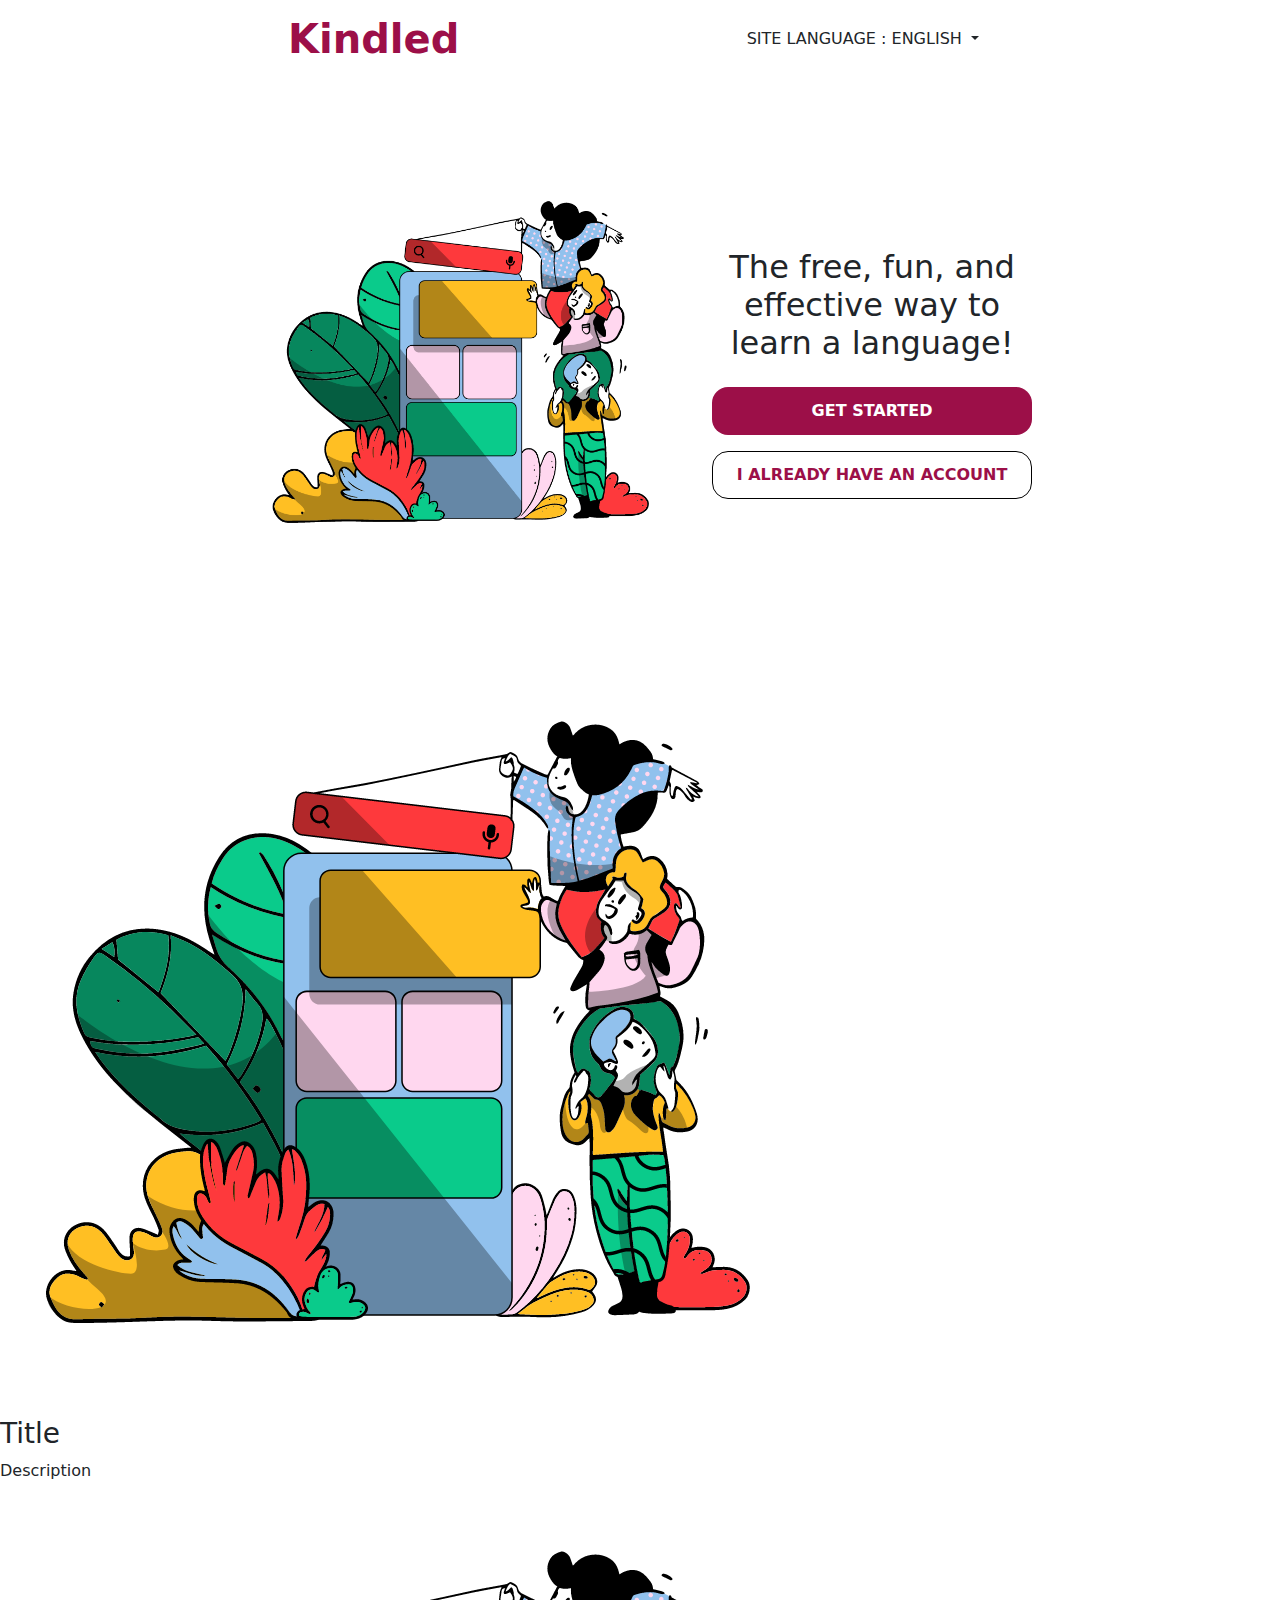
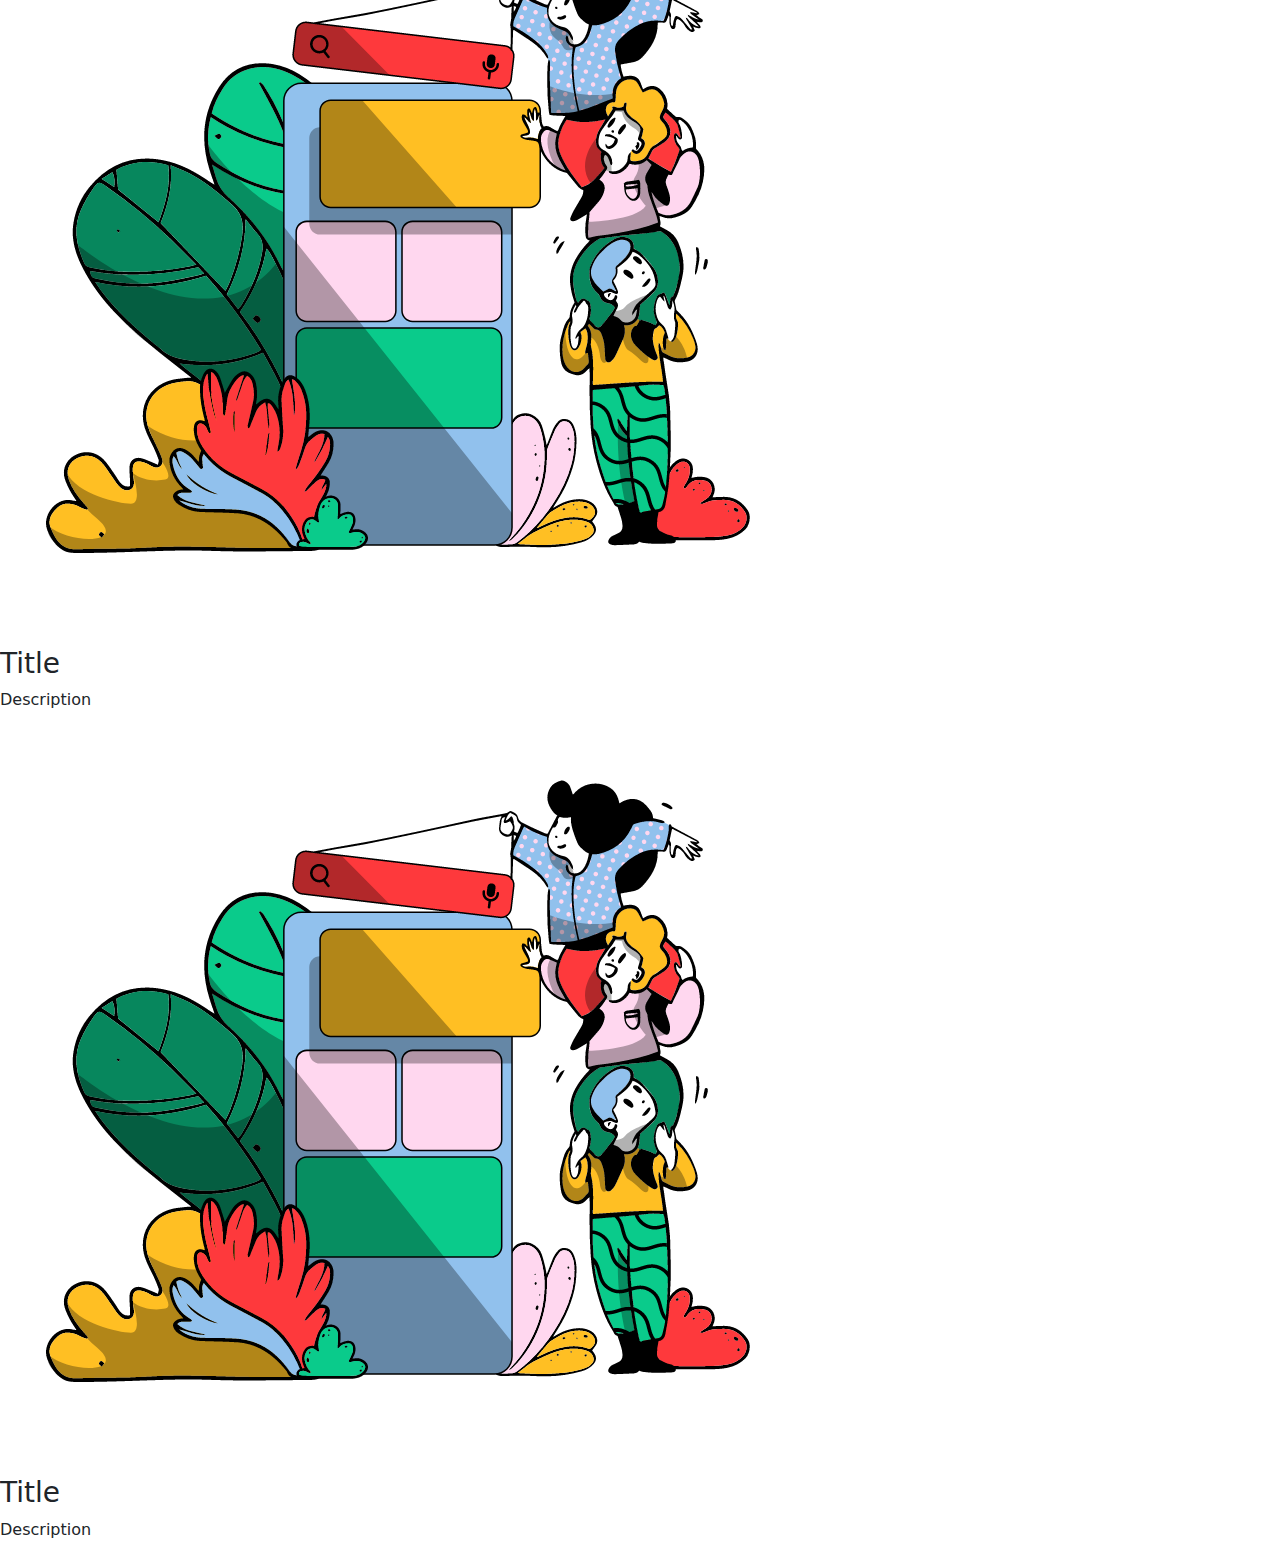
==== index.html @ 1558171b "Update index.html" ====
<!DOCTYPE html>
<html lang="en">
<head>
    <meta charset="UTF-8">
    <meta name="viewport" content="width=device-width, initial-scale=1.0">
    <link rel="stylesheet" href="https://cdnjs.cloudflare.com/ajax/libs/font-awesome/6.5.1/css/all.min.css" integrity="sha512-DTOQO9RWCH3ppGqcWaEA1BIZOC6xxalwEsw9c2QQeAIftl+Vegovlnee1c9QX4TctnWMn13TZye+giMm8e2LwA==" crossorigin="anonymous" referrerpolicy="no-referrer" />
    <link rel="preconnect" href="https://fonts.googleapis.com">
    <link rel="preconnect" href="https://fonts.gstatic.com" crossorigin>
    <link href="https://fonts.googleapis.com/css2?family=Montserrat:wght@300;400;500;600;700&display=swap" rel="stylesheet">
    
    <title>Kindled</title>
    <link rel="stylesheet" href="style.css">
    <link rel="stylesheet" href="https://cdn.jsdelivr.net/npm/bootstrap@5.3.2/dist/css/bootstrap.min.css">
</head>
<body>
    <nav class="navbar nav-bar">
        <div class="navbar-title">Kindled</div>
        <div class="navbar-dropdown">
            <button class="btn dropdown-toggle" type="button" id="dropdownMenuButton" data-bs-toggle="dropdown" aria-expanded="false">
              SITE LANGUAGE : ENGLISH
            </button>
          </div>              
    </nav>
    <div class="sec1">
        <div class="sec1-left">
            <img src="sec1-right.png" alt="hero-image">
        </div>
        <div class="sec1-right">
            <h2 class="sec1-right-title">The free, fun, and effective way to learn a language!</h2>
            <button class="btn sec1-right-getstarted">GET STARTED</button>
            <button class="btn sec1-right-account">I ALREADY HAVE AN ACCOUNT</button>
        </div>
    </div>
    <div class="sec2">
        <div class="image-container">
            <div class="image-item">
                <img src="sec1-right.png" alt="Description of image 1">
                <h3>Title</h3>
                <p>Description</p>
            </div>
            <div class="image-item">
                <img src="sec1-right.png" alt="Description of image 2">
                <h3>Title</h3>
                <p>Description</p>
            </div>
            <div class="image-item">
                <img src="sec1-right.png" alt="Description of image 3">
                <h3>Title</h3>
                <p>Description</p>
            </div>
        </div>
    </div>
</body>
</html>
---- style.css ----
body {
    margin: 0;
    padding: 0;
    font-family: 'Monserrat', sans-serif;
    background-color: white;
}
.navbar{
    margin: 0.08rem 18rem;
    display: flex;
    justify-content: space-between;
}
.navbar-title{
    font-size: 2.5rem;
    font-weight: 600;
    display: inline-block;
    color: #9c0f48;
}
.navbar-dropdown:hover{
    border: 0.02rem solid #9c0f48;
    border-radius: 0.5rem;
}
.sec1{
    margin: 6rem 20rem;
    display: flex;
    justify-content: center;
    align-items: center;
    gap: 2rem;
}
.sec1 img{
    height: 25rem;
    width: auto;
}
.sec1-right{
    display: flex;
    flex-direction: column;
    justify-content: center;
    align-items: center;
}
.sec1-right-title{
    text-align: center;
}
.sec1-right button{
    width: 20rem;
    height: 3rem;
    margin-top: 1rem;
    font-weight: 700;
    border-radius: 1rem;
}
button.sec1-right-getstarted {
    background-color: #9c0f48;
    color: white;
}

button.sec1-right-account {
    color: #9c0f48;
    border: 0.02rem solid black;
}
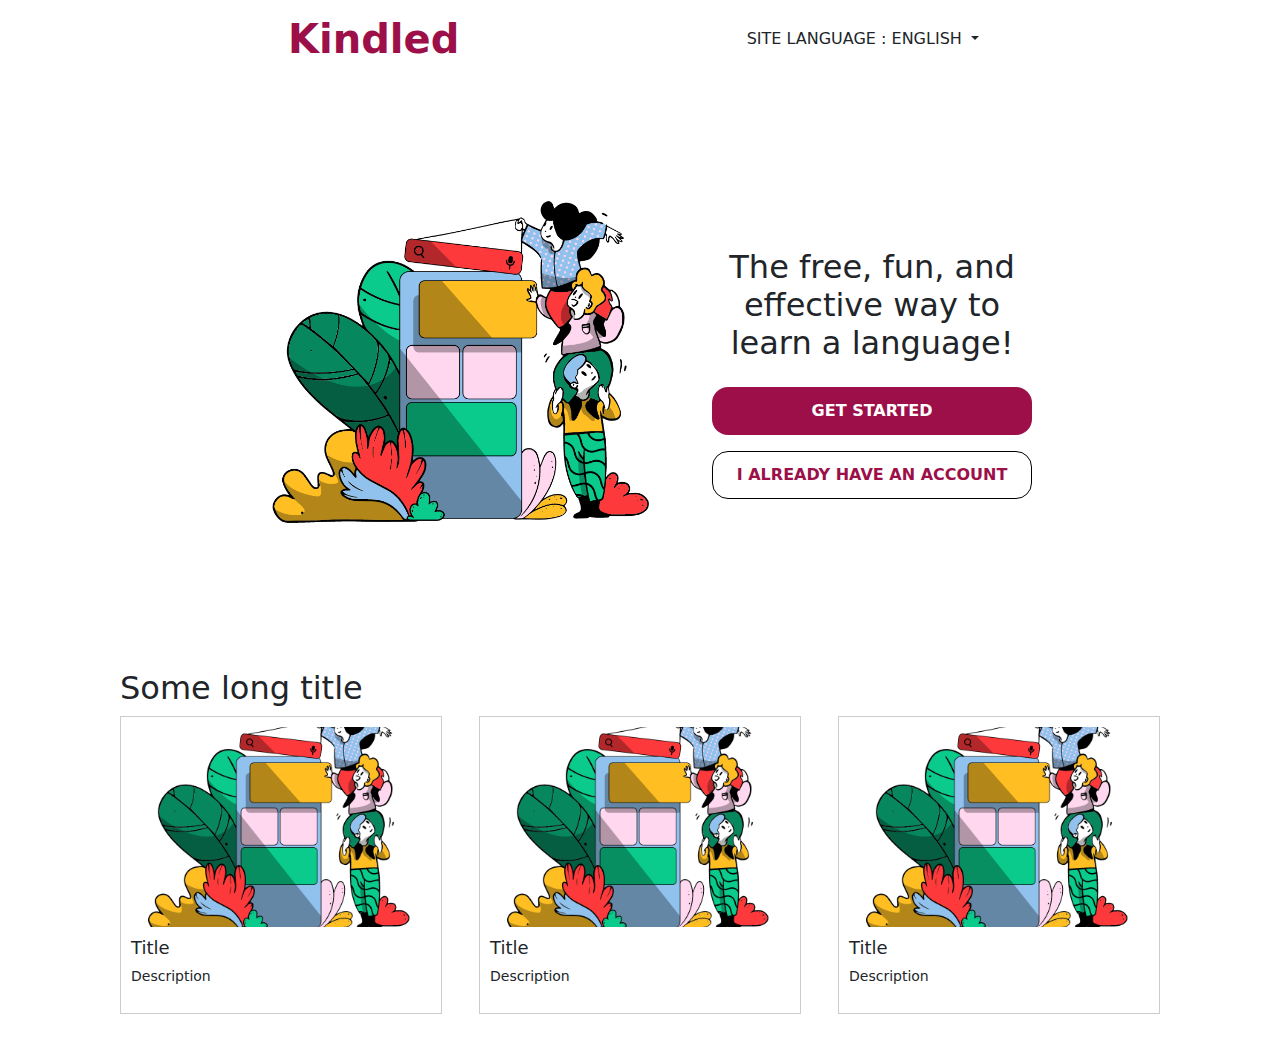
==== commit 4674d83a: "Update index.html" ====
--- a/index.html
+++ b/index.html
@@ -32,6 +32,7 @@
         </div>
     </div>
     <div class="sec2">
+        <h2 class="section-title">Some long title</h2> 
         <div class="image-container">
             <div class="image-item">
                 <img src="sec1-right.png" alt="Description of image 1">
--- a/style.css
+++ b/style.css
@@ -55,3 +55,38 @@
     color: #9c0f48;
     border: 0.02rem solid black;
 }
+.sec2 {
+    margin: 3rem 7.5rem; 
+}
+  
+.image-container {
+    display: flex;
+    justify-content: space-between;
+}
+  
+.image-item {
+    border: 1px solid #ccc;
+    padding: 0.625rem; 
+}
+  
+.image-item img {
+    width: 18.75rem;
+    height: 12.5rem; 
+    object-fit: cover;
+}
+  
+.image-item h3 {
+    font-size: 1.125rem; 
+    margin-top: 0.625rem; 
+}
+  
+.image-item p {
+    font-size: 0.875rem; 
+    line-height: 1.5;
+}
+  
+  @media (max-width: 48rem) { 
+    .image-item img {
+      width: 100%;
+    }
+}
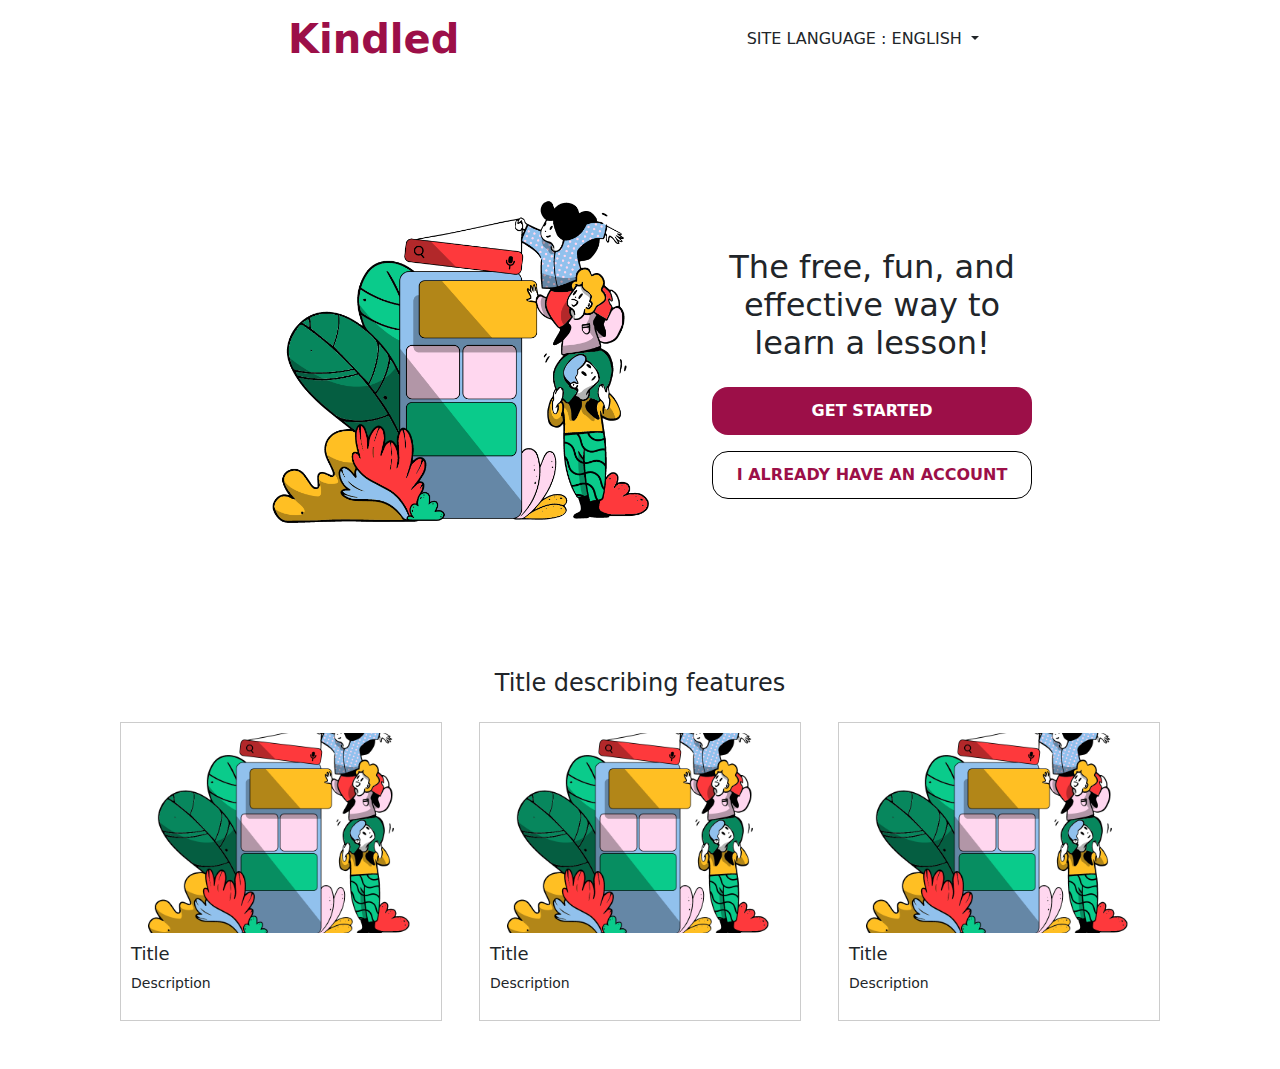
==== commit f02480a3: "Update index.html" ====
--- a/index.html
+++ b/index.html
@@ -26,13 +26,13 @@
             <img src="sec1-right.png" alt="hero-image">
         </div>
         <div class="sec1-right">
-            <h2 class="sec1-right-title">The free, fun, and effective way to learn a language!</h2>
+            <h2 class="sec1-right-title">The free, fun, and effective way to learn a lesson!</h2>
             <button class="btn sec1-right-getstarted">GET STARTED</button>
             <button class="btn sec1-right-account">I ALREADY HAVE AN ACCOUNT</button>
         </div>
     </div>
     <div class="sec2">
-        <h2 class="section-title">Some long title</h2> 
+        <h2 class="section-title">Title describing features</h2> 
         <div class="image-container">
             <div class="image-item">
                 <img src="sec1-right.png" alt="Description of image 1">
--- a/style.css
+++ b/style.css
@@ -58,6 +58,12 @@
 .sec2 {
     margin: 3rem 7.5rem; 
 }
+
+.sec2 h2.section-title {
+    text-align: center;
+    margin-bottom: 1.5rem; 
+    font-size: 1.5rem; 
+}
   
 .image-container {
     display: flex;
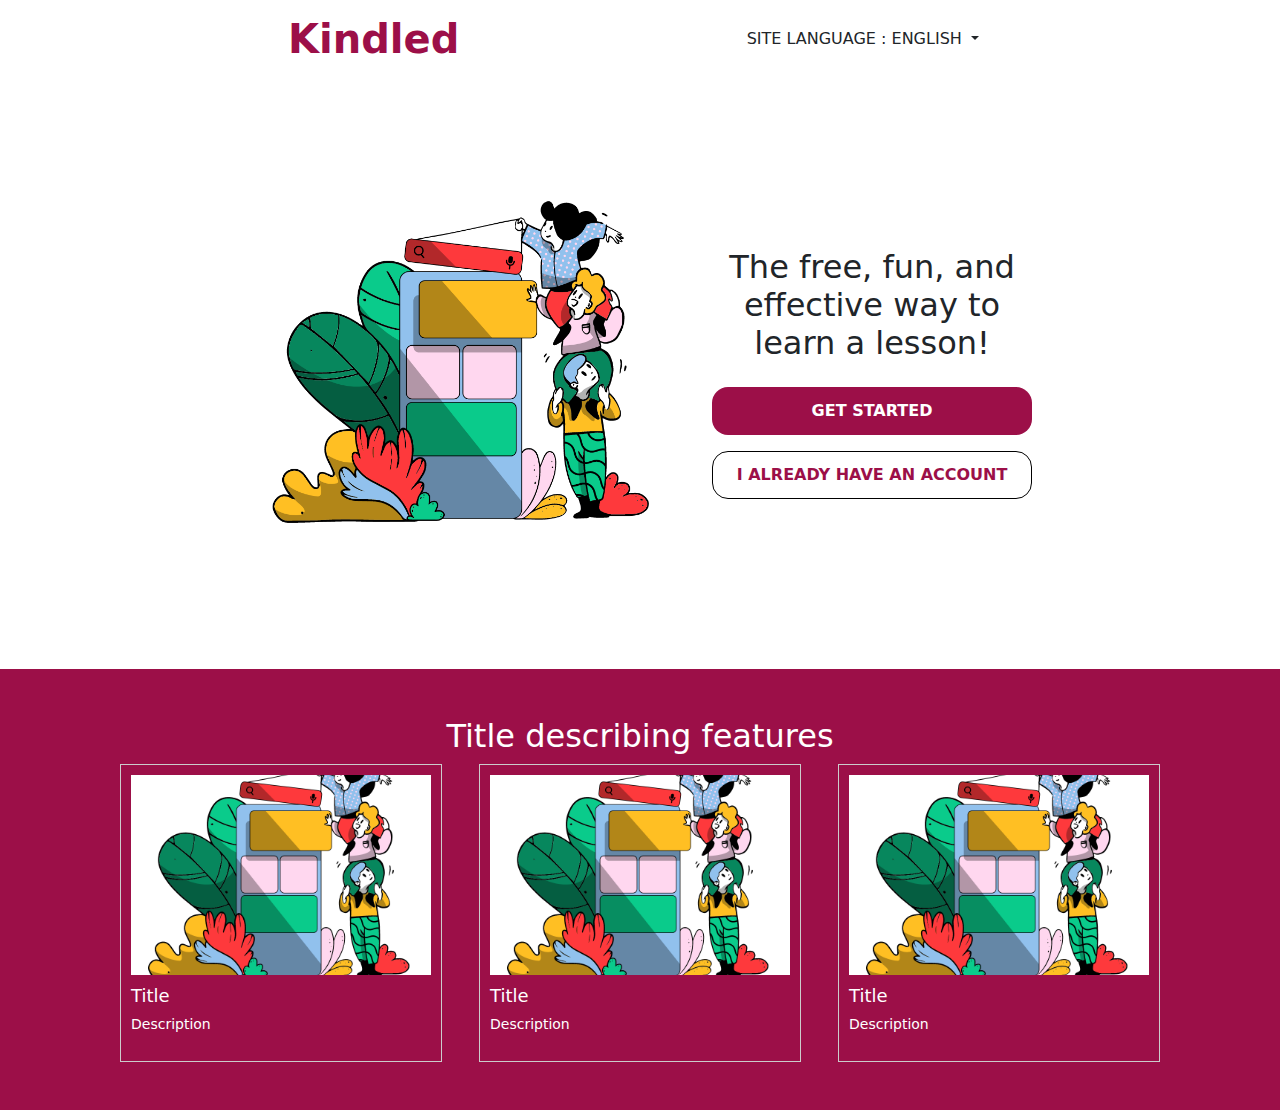
==== commit 554cc10c: "Added more pages" ====
--- a/index.html
+++ b/index.html
@@ -27,7 +27,7 @@
         </div>
         <div class="sec1-right">
             <h2 class="sec1-right-title">The free, fun, and effective way to learn a lesson!</h2>
-            <button class="btn sec1-right-getstarted">GET STARTED</button>
+            <button class="btn sec1-right-getstarted" onclick="redirectToClassPage()" >GET STARTED</button>
             <button class="btn sec1-right-account">I ALREADY HAVE AN ACCOUNT</button>
         </div>
     </div>
@@ -51,5 +51,10 @@
             </div>
         </div>
     </div>
+    <script>
+        function redirectToClassPage() {
+            window.location.href = 'class.html';
+        }
+    </script>
 </body>
 </html>
--- a/style.css
+++ b/style.css
@@ -56,13 +56,13 @@
     border: 0.02rem solid black;
 }
 .sec2 {
-    margin: 3rem 7.5rem; 
+    padding: 3rem 7.5rem; 
+    background-color: #9c0f48;
+    color: white;
 }
 
 .sec2 h2.section-title {
-    text-align: center;
-    margin-bottom: 1.5rem; 
-    font-size: 1.5rem; 
+    text-align: center; 
 }
   
 .image-container {
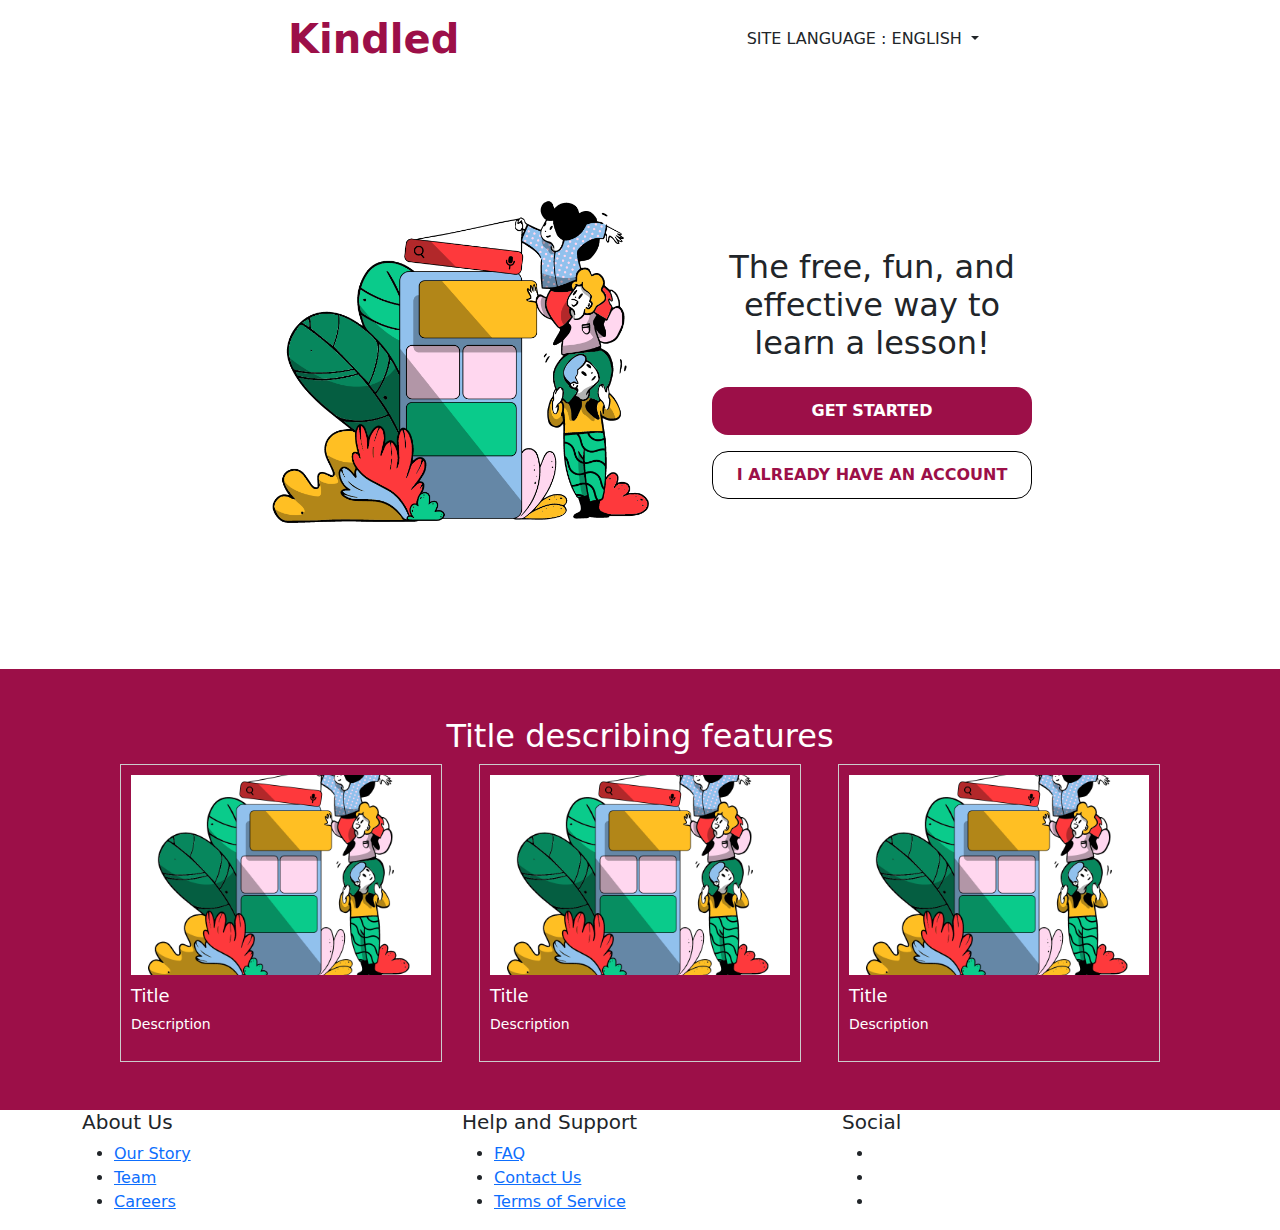
==== commit de4428af: "Update index.html" ====
--- a/index.html
+++ b/index.html
@@ -51,6 +51,38 @@
             </div>
         </div>
     </div>
+    <div class="sec3">
+        <div class="sec3 footer">
+            <div class="container">
+              <div class="row">
+                <div class="col-md-4">
+                  <h5>About Us</h5>
+                  <ul class="footer-links">
+                    <li><a href="#">Our Story</a></li>
+                    <li><a href="#">Team</a></li>
+                    <li><a href="#">Careers</a></li>
+                  </ul>
+                </div>
+                <div class="col-md-4">
+                  <h5>Help and Support</h5>
+                  <ul class="footer-links">
+                    <li><a href="#">FAQ</a></li>
+                    <li><a href="#">Contact Us</a></li>
+                    <li><a href="#">Terms of Service</a></li>
+                  </ul>
+                </div>
+                <div class="col-md-4">
+                  <h5>Social</h5>
+                  <ul class="footer-links social-links">
+                    <li><a href="#"><i class="fab fa-facebook-f"></i></a></li>
+                    <li><a href="#"><i class="fab fa-twitter"></i></a></li>
+                    <li><a href="#"><i class="fab fa-instagram"></i></a></li>
+                  </ul>
+                </div>
+              </div>
+            </div>
+          </div>        
+    </div>
     <script>
         function redirectToClassPage() {
             window.location.href = 'class.html';
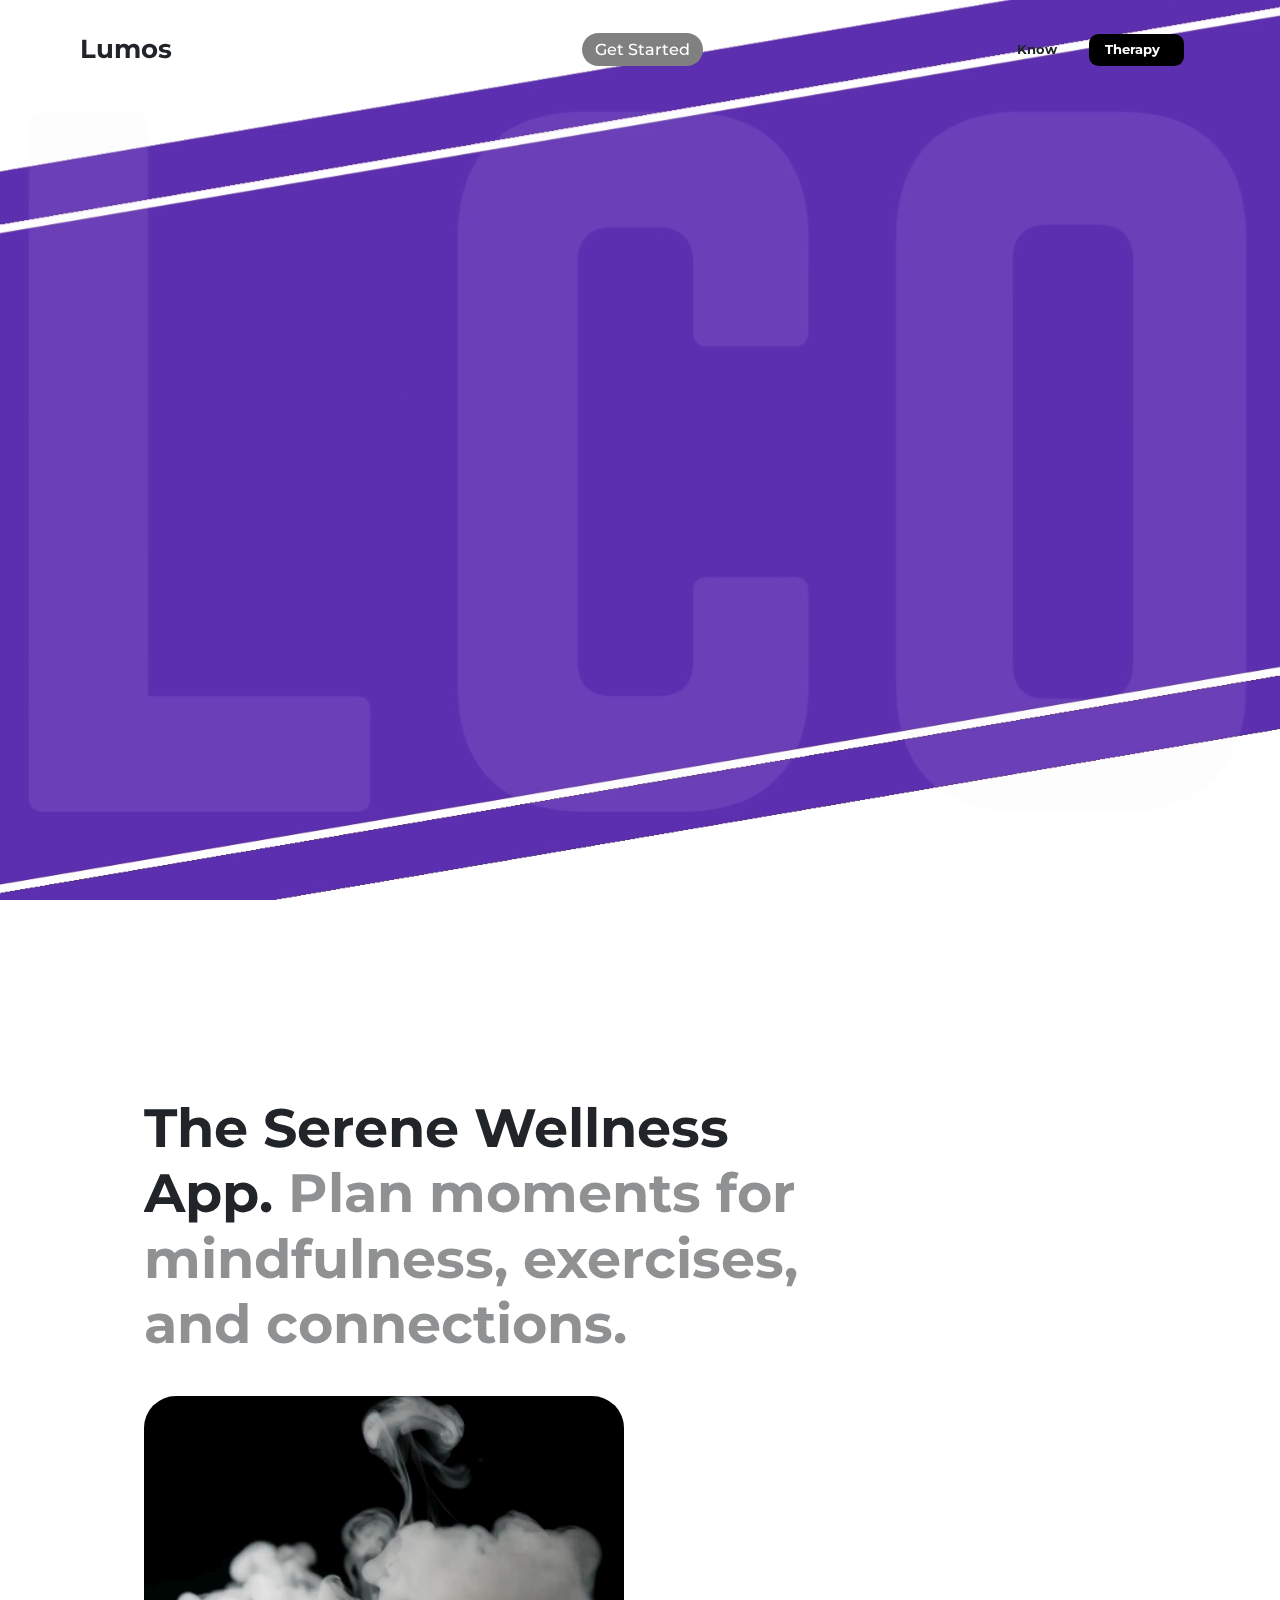
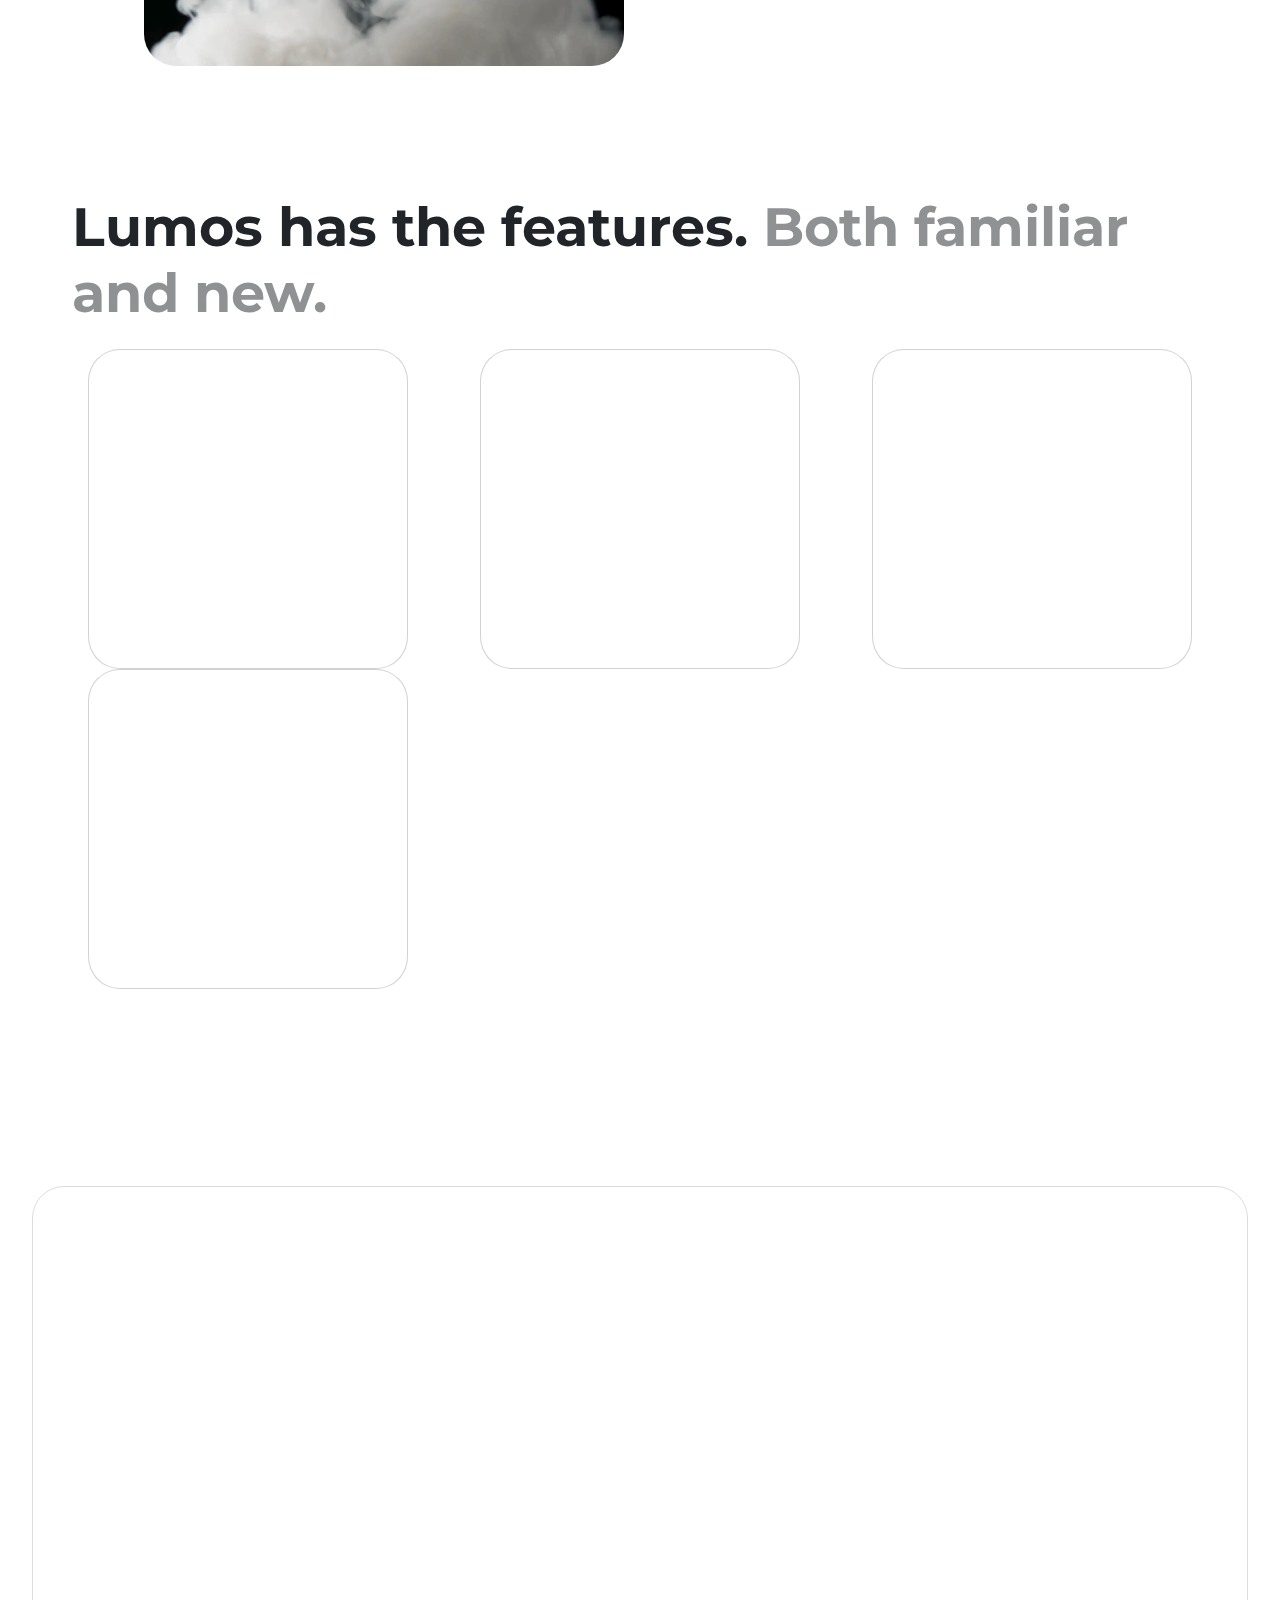
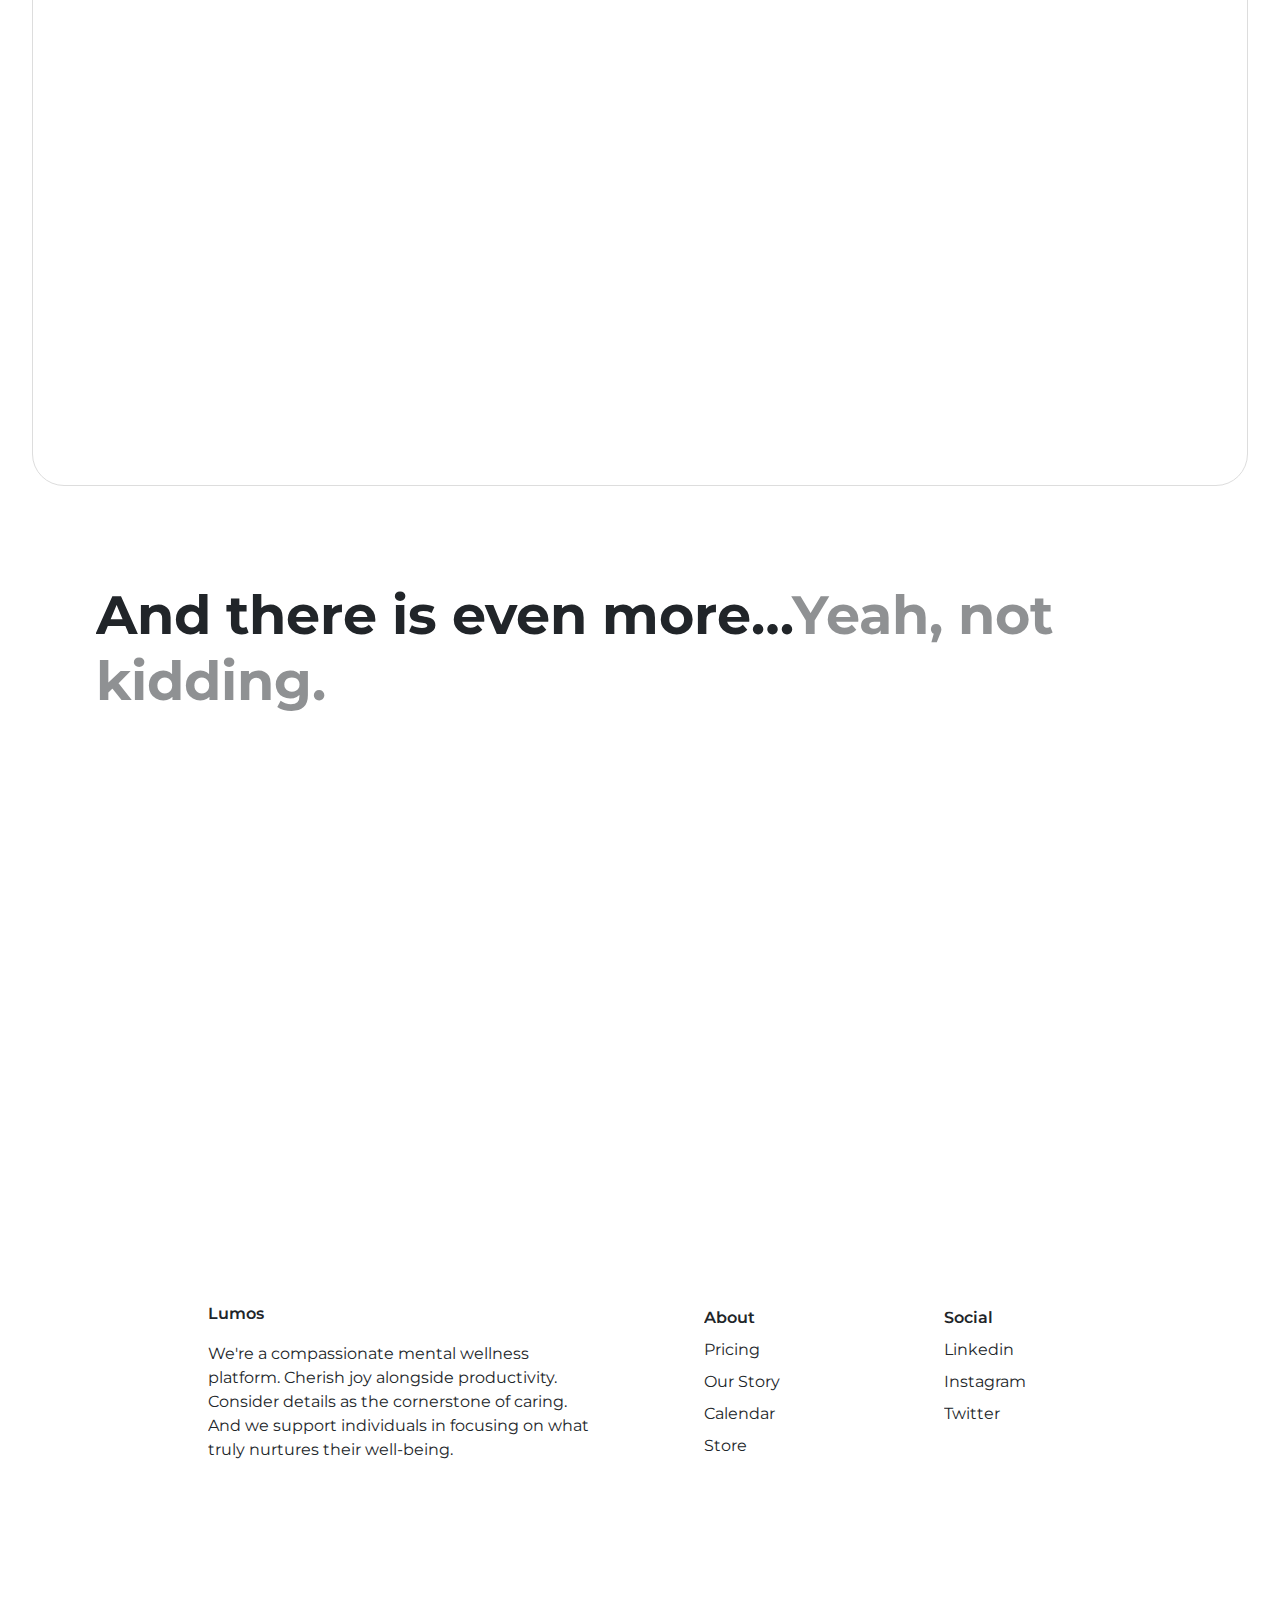
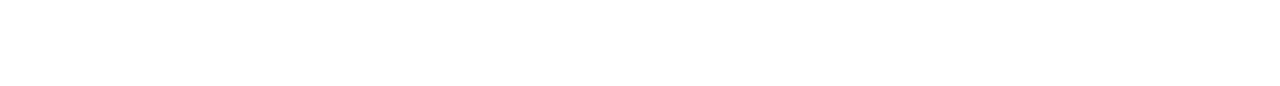
==== commit 354c71bd: "Basic layout of front page" ====
--- a/index.html
+++ b/index.html
@@ -3,90 +3,93 @@
 <head>
     <meta charset="UTF-8">
     <meta name="viewport" content="width=device-width, initial-scale=1.0">
+    <link rel="stylesheet" href="https://cdnjs.cloudflare.com/ajax/libs/animate.css/4.1.1/animate.min.css" integrity="sha512-Gn5384xq82bYc3kmMzN0CvRUK5yoapm6G6DM2z5rMq0NBcxHJyKQ5lr33Ow+tkQh1v9aE83oQ49gFvNZcC+T1A==" crossorigin="anonymous" referrerpolicy="no-referrer" />
     <link rel="stylesheet" href="https://cdnjs.cloudflare.com/ajax/libs/font-awesome/6.5.1/css/all.min.css" integrity="sha512-DTOQO9RWCH3ppGqcWaEA1BIZOC6xxalwEsw9c2QQeAIftl+Vegovlnee1c9QX4TctnWMn13TZye+giMm8e2LwA==" crossorigin="anonymous" referrerpolicy="no-referrer" />
     <link rel="preconnect" href="https://fonts.googleapis.com">
     <link rel="preconnect" href="https://fonts.gstatic.com" crossorigin>
-    <link href="https://fonts.googleapis.com/css2?family=Montserrat:wght@300;400;500;600;700&display=swap" rel="stylesheet">
-    
-    <title>Kindled</title>
+    <link href="https://fonts.googleapis.com/css2?family=Montserrat:wght@100;200;300;400;500;600;700;800;900&display=swap" rel="stylesheet">
+    <title>Lumos</title>
+    <link rel="stylesheet" href="https://cdn.jsdelivr.net/npm/bootstrap@5.3.2/dist/css/bootstrap.min.css">
     <link rel="stylesheet" href="style.css">
-    <link rel="stylesheet" href="https://cdn.jsdelivr.net/npm/bootstrap@5.3.2/dist/css/bootstrap.min.css">
 </head>
 <body>
-    <nav class="navbar nav-bar">
-        <div class="navbar-title">Kindled</div>
-        <div class="navbar-dropdown">
-            <button class="btn dropdown-toggle" type="button" id="dropdownMenuButton" data-bs-toggle="dropdown" aria-expanded="false">
-              SITE LANGUAGE : ENGLISH
-            </button>
-          </div>              
-    </nav>
+    <div class="border-wrapper">
+        <nav class="navbar sticky-top">
+            <div class="navbar-title">Lumos</div>
+            <a href="#" class="getstarted"  id="getstarted-link">Get Started</a>
+            <div class="navbar-features">
+                <div class="features-know">Know</div>
+                <div class="features-therapy">Therapy
+                    <i class="fa-solid fa-arrow-right"></i>
+                </div>
+            </div>
+        </nav>
+    </div>
+    
     <div class="sec1">
-        <div class="sec1-left">
-            <img src="sec1-right.png" alt="hero-image">
-        </div>
-        <div class="sec1-right">
-            <h2 class="sec1-right-title">The free, fun, and effective way to learn a lesson!</h2>
-            <button class="btn sec1-right-getstarted" onclick="redirectToClassPage()" >GET STARTED</button>
-            <button class="btn sec1-right-account">I ALREADY HAVE AN ACCOUNT</button>
-        </div>
+        <video id="myVideo" autoplay muted>
+            <source src="welcome.mp4" type="video/mp4">
+            Your browser does not support the video tag.
+        </video>
     </div>
     <div class="sec2">
-        <h2 class="section-title">Title describing features</h2> 
-        <div class="image-container">
-            <div class="image-item">
-                <img src="sec1-right.png" alt="Description of image 1">
-                <h3>Title</h3>
-                <p>Description</p>
+        <h1 class="sec2-title">The Serene Wellness App.<span> Plan moments for mindfulness, exercises, and connections.</span></h1>
+        <video class="intro-video" id="myVideo" autoplay muted>
+            <source src="intro.mp4" type="video/mp4">
+            Your browser does not support the video tag.
+        </video>
+    </div>
+    <div class="sec4">
+        <h1 class="sec4-title">Lumos has the features.
+        <span> Both familiar and new.</span></h1>
+        <div class="cards">
+            <div class="card" >
+                <img src="" class="card-img-top">
             </div>
-            <div class="image-item">
-                <img src="sec1-right.png" alt="Description of image 2">
-                <h3>Title</h3>
-                <p>Description</p>
+            <div class="card">
+                <img src="" class="card-img-top">
             </div>
-            <div class="image-item">
-                <img src="sec1-right.png" alt="Description of image 3">
-                <h3>Title</h3>
-                <p>Description</p>
+            <div class="card">
+                <img src="" class="card-img-top">
+            </div>
+            <div class="card">
+                <img src="" class="card-img-top">
             </div>
         </div>
     </div>
-    <div class="sec3">
-        <div class="sec3 footer">
-            <div class="container">
-              <div class="row">
-                <div class="col-md-4">
-                  <h5>About Us</h5>
-                  <ul class="footer-links">
-                    <li><a href="#">Our Story</a></li>
-                    <li><a href="#">Team</a></li>
-                    <li><a href="#">Careers</a></li>
-                  </ul>
-                </div>
-                <div class="col-md-4">
-                  <h5>Help and Support</h5>
-                  <ul class="footer-links">
-                    <li><a href="#">FAQ</a></li>
-                    <li><a href="#">Contact Us</a></li>
-                    <li><a href="#">Terms of Service</a></li>
-                  </ul>
-                </div>
-                <div class="col-md-4">
-                  <h5>Social</h5>
-                  <ul class="footer-links social-links">
-                    <li><a href="#"><i class="fab fa-facebook-f"></i></a></li>
-                    <li><a href="#"><i class="fab fa-twitter"></i></a></li>
-                    <li><a href="#"><i class="fab fa-instagram"></i></a></li>
-                  </ul>
-                </div>
-              </div>
-            </div>
-          </div>        
+    <div class="sec5">
+        <video class="sec5-video" id="myVideo" autoplay muted>
+            <source src="motion.mp4" type="video/mp4">
+            Your browser does not support the video tag.
+        </video>
+        <div class="sec5-sub"><span>Available for everyone</span></div>
+        <h1 class="sec5-title"> <span>Joyful productivity.Wherever you are.</span></h1>
     </div>
-    <script>
-        function redirectToClassPage() {
-            window.location.href = 'class.html';
-        }
-    </script>
+    <div class="sec6">
+        <h1 class="sec6-title">And there is even more…<span>Yeah, not kidding.
+        </span></h1>
+    </div>
+    <footer>
+        <div class="sec8">
+            <ul class="about">
+                <li><span>Lumos</span></li>
+                <li>We're a compassionate mental wellness platform. Cherish joy alongside productivity. Consider details as the cornerstone of caring. And we support individuals in focusing on what truly nurtures their well-being.</li>
+            </ul>
+            <ul class="list">
+                <li><span>About</span></li>
+                <li><a>Pricing</a></li>
+                <li><a>Our Story</a></li>
+                <li><a>Calendar</a></li>
+                <li><a>Store</a></li>
+            </ul>
+            <ul class="list">
+                <li><span>Social</span></li>
+                <li><a>Linkedin</a></li>
+                <li><a>Instagram</a></li>
+                <li><a>Twitter</a></li>
+            </ul>
+        </div>
+    </footer>
+    <script src="app.js"></script>
 </body>
-</html>
+</html>--- a/style.css
+++ b/style.css
@@ -1,98 +1,224 @@
-body {
+*{
+    font-family: 'Montserrat', sans-serif;
+    overflow: auto;
+}
+nav{
+    margin:0;
+    padding: 0;
+}
+*,
+*::before,
+*::after {
     margin: 0;
     padding: 0;
-    font-family: 'Monserrat', sans-serif;
-    background-color: white;
+    box-sizing: border-box;
 }
 .navbar{
-    margin: 0.08rem 18rem;
+    margin: 1.4rem 6rem 1.4rem 5rem;
     display: flex;
     justify-content: space-between;
+    align-items: center;
+    background-color: transparent;
 }
 .navbar-title{
-    font-size: 2.5rem;
-    font-weight: 600;
-    display: inline-block;
-    color: #9c0f48;
-}
-.navbar-dropdown:hover{
-    border: 0.02rem solid #9c0f48;
-    border-radius: 0.5rem;
+    font-size: 1.6rem;
+    font-weight: 700;
+}
+.navbar a{
+    text-decoration: none;
+    color: white;
+    background-color: grey;
+    border-radius: 1.2rem;
+    font-weight: 500;
+    display: flex;
+    justify-content: center;
+    align-items: center;
+    height: 2.1rem;
+    padding: 0.3rem 0.8rem;
+    margin-left: 7rem;
+}
+.navbar-features{
+    display: flex;
+    gap: 1rem;
+    font-size: small;
+}
+.getstarted:hover{
+    cursor: pointer;
+    opacity: 0.8;
+}
+.navbar-features div{
+    display: flex;
+    justify-content: center;
+    align-items: center;
+    border-radius: 0.6rem;
+    font-weight: 700;
+    height: 2rem;
+    padding: 0.4rem 1rem;
+}
+.features-therapy{
+    color: white;
+    background-color: black;
+    display: flex;
+    gap: 0.5rem;
+}
+.features-know:hover{
+    cursor: pointer;
+    opacity: 0.8;
+}
+.features-therapy:hover{
+    opacity: 0.8;
+}
+.border-wrapper {
+    box-sizing: border-box;
+}
+.sec1 video {
+    position: absolute;
+    width: 100%;
+    height: 100%;
+    object-fit: cover;    
+    top: 0;
+    left: 0;
 }
 .sec1{
-    margin: 6rem 20rem;
-    display: flex;
+    height: 100vh;
+}
+.sec2-title, .sec4-title,.sec5-title, .sec6-title{
+    font-size: 3.4rem;
+    font-weight: 700;
+}
+.sec2 span,.sec4 span,.sec5 span,.sec6 span{
+    opacity: 0.5;
+}
+.sec2{
+    padding: 2rem 4rem;
+    margin: 4rem 22rem 4rem 5rem;
+    display: flex;
+    flex-direction: column;
+    line-height: 0.8;
+    overflow: auto;
+}
+.intro-video{
+    /* border: 0.1rem solid rgba(0, 0, 0, 0.1); */
+    border-radius: 2rem;
+    margin-top: 2rem;
+    width: 30rem;
+}
+.sec4 {
+    padding: 2rem; 
+    margin: 1rem 2.5rem; 
+    display: flex;
+    flex-direction: column;
+    line-height: 1;
+    overflow: auto; 
+    height: 60rem;
+}
+.cards{
+    display: flex;
+    justify-content: space-between;
+    align-items: center;
+    margin: 1rem;
+    flex-wrap: wrap;
+}
+.card {
+    width: 20rem;
+    height: 20rem;
+    transition: transform 0.3s ease-in-out; 
+    border-radius: 2rem;
+}
+.card:hover {
+    cursor: pointer;
+    transform: scale(0.95); 
+}
+.sec5{
+    display: flex;
+    color:white;
+    flex-direction: column;
     justify-content: center;
     align-items: center;
-    gap: 2rem;
-}
-.sec1 img{
-    height: 25rem;
-    width: auto;
-}
-.sec1-right{
-    display: flex;
-    flex-direction: column;
-    justify-content: center;
-    align-items: center;
-}
-.sec1-right-title{
-    text-align: center;
-}
-.sec1-right button{
-    width: 20rem;
-    height: 3rem;
-    margin-top: 1rem;
-    font-weight: 700;
-    border-radius: 1rem;
-}
-button.sec1-right-getstarted {
-    background-color: #9c0f48;
-    color: white;
-}
-
-button.sec1-right-account {
-    color: #9c0f48;
-    border: 0.02rem solid black;
-}
-.sec2 {
-    padding: 3rem 7.5rem; 
-    background-color: #9c0f48;
-    color: white;
-}
-
-.sec2 h2.section-title {
-    text-align: center; 
-}
-  
-.image-container {
+    margin: 4rem 2rem;
+    border: #ddd solid 0.1rem;
+    border-radius: 2rem;
+}
+.sec6{
+    padding: 2rem;
+    margin: 4rem;
+    display: flex;
+    flex-direction: column;
+    line-height: 0.8;
+    height:30rem;
+}
+.sec5 video {
+    position: absolute;
+    width: 90%;
+    height: 90%;
+    object-fit: cover; 
+    border-radius: 2rem;
+}
+.sec5{
+    height: 100vh;
+}
+.sec8 {
     display: flex;
     justify-content: space-between;
-}
-  
-.image-item {
-    border: 1px solid #ccc;
-    padding: 0.625rem; 
-}
-  
-.image-item img {
-    width: 18.75rem;
-    height: 12.5rem; 
-    object-fit: cover;
-}
-  
-.image-item h3 {
-    font-size: 1.125rem; 
-    margin-top: 0.625rem; 
-}
-  
-.image-item p {
-    font-size: 0.875rem; 
-    line-height: 1.5;
-}
-  
-  @media (max-width: 48rem) { 
-    .image-item img {
-      width: 100%;
-    }
-}
+    align-items: flex-start;
+    margin: 3rem;
+    padding: 10rem;
+    gap: 7rem;
+}
+.sec8 ul {
+    display: flex;
+    flex-direction: column;
+    list-style: none; 
+    padding: 0;
+    margin: 0;
+}
+.sec8 ul li {
+    cursor: pointer;
+}
+.list li:hover {
+    color: #ddd;
+}
+.about{
+    flex: 0 1 60rem;
+}
+.about li {
+    margin-bottom: 1rem;
+}
+.sec8 ul span {
+    align-self: flex-start; 
+}
+.list{
+    flex: 0 1 20rem;
+    line-height: 2;
+}
+.sec8 span{
+    font-weight:600;
+}
+@media screen and (max-width: 1160px){
+    .border-wrapper {
+        background-color: white;
+        border: 0.01rem solid rgba(0, 0, 0, 0.1);
+    }
+    .navbar{
+        margin: 0.3rem 1.6rem ;
+        display: flex;
+        justify-content: space-between;
+        align-items: center;
+    }
+    .sec2{
+        margin: 2rem;
+        padding: 2rem;
+    }
+    .sec2 h1, .sec2 p{
+        font-size: 2.5rem;
+        font-weight: 700;
+    }
+}
+@media screen and (max-width: 768px){
+    #getstarted-link {
+        display: none;
+    }
+    .navbar a{
+        margin-left: 2rem;
+    }
+}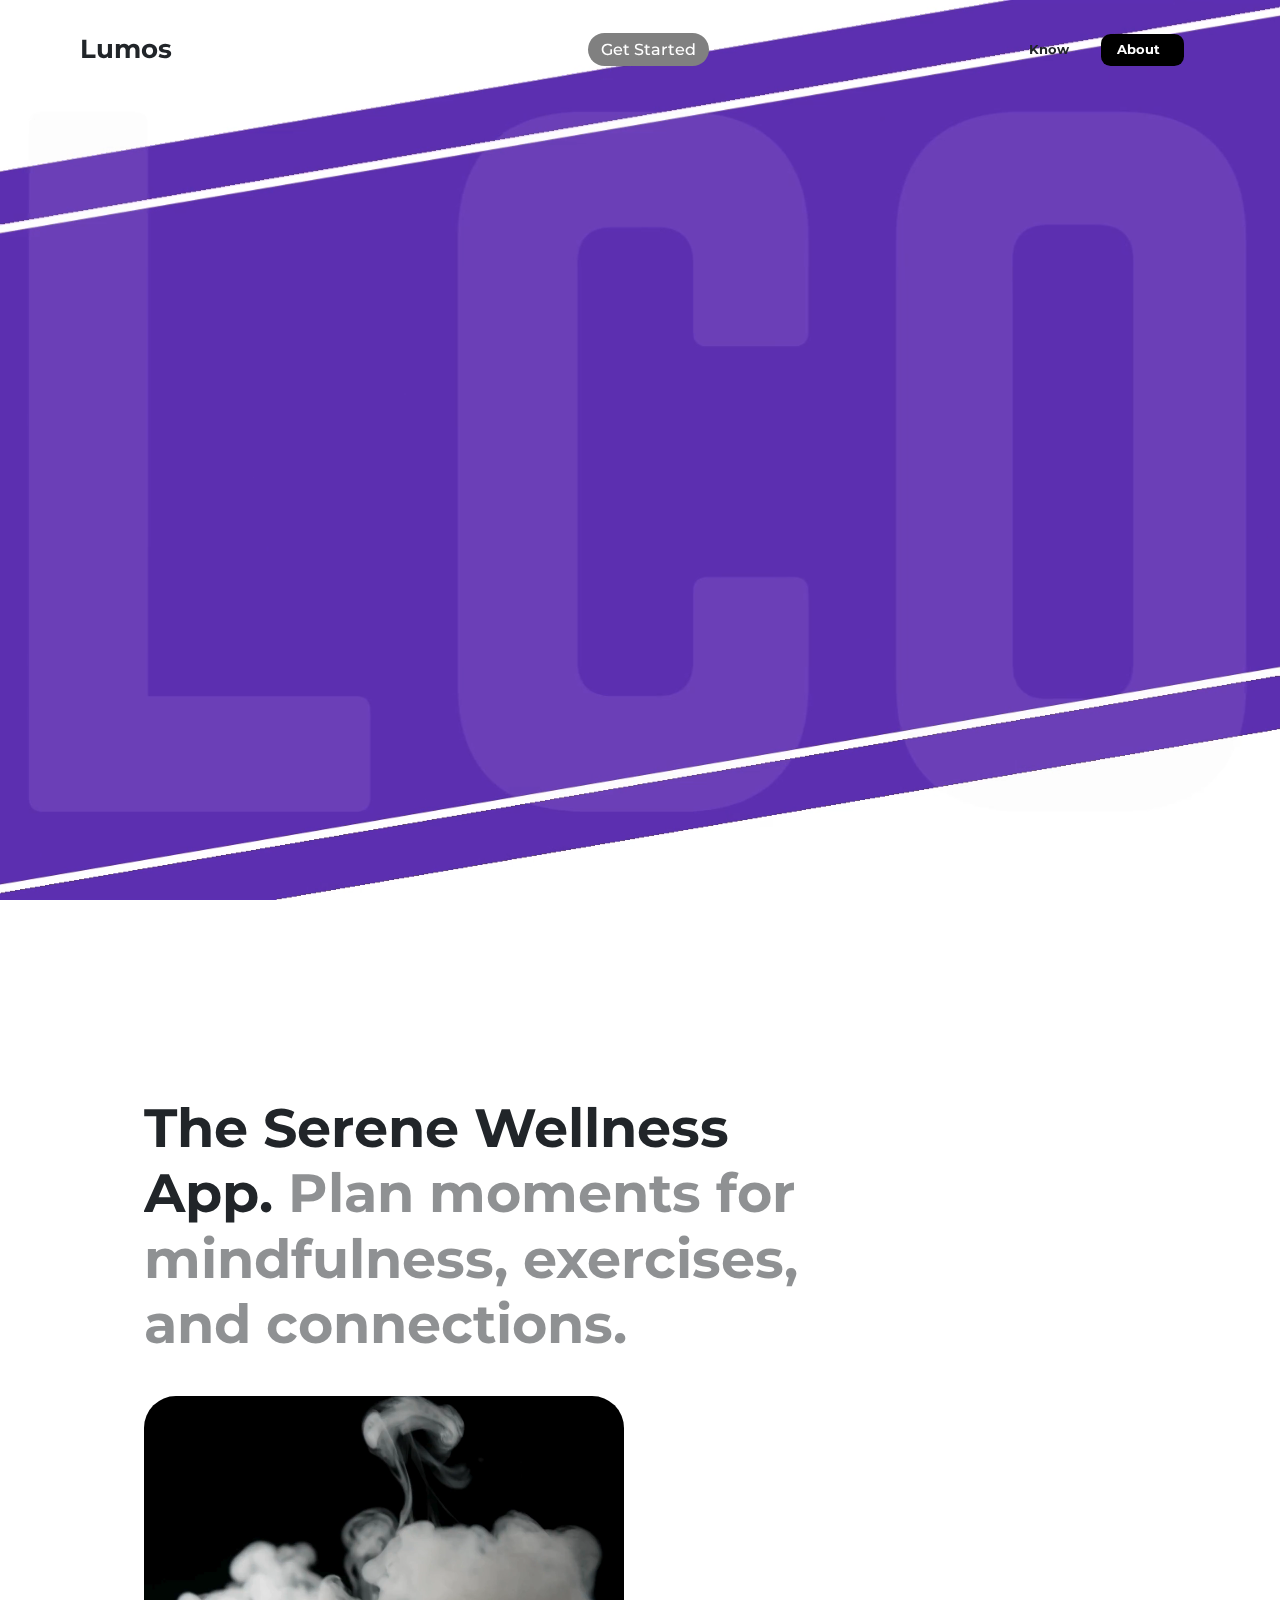
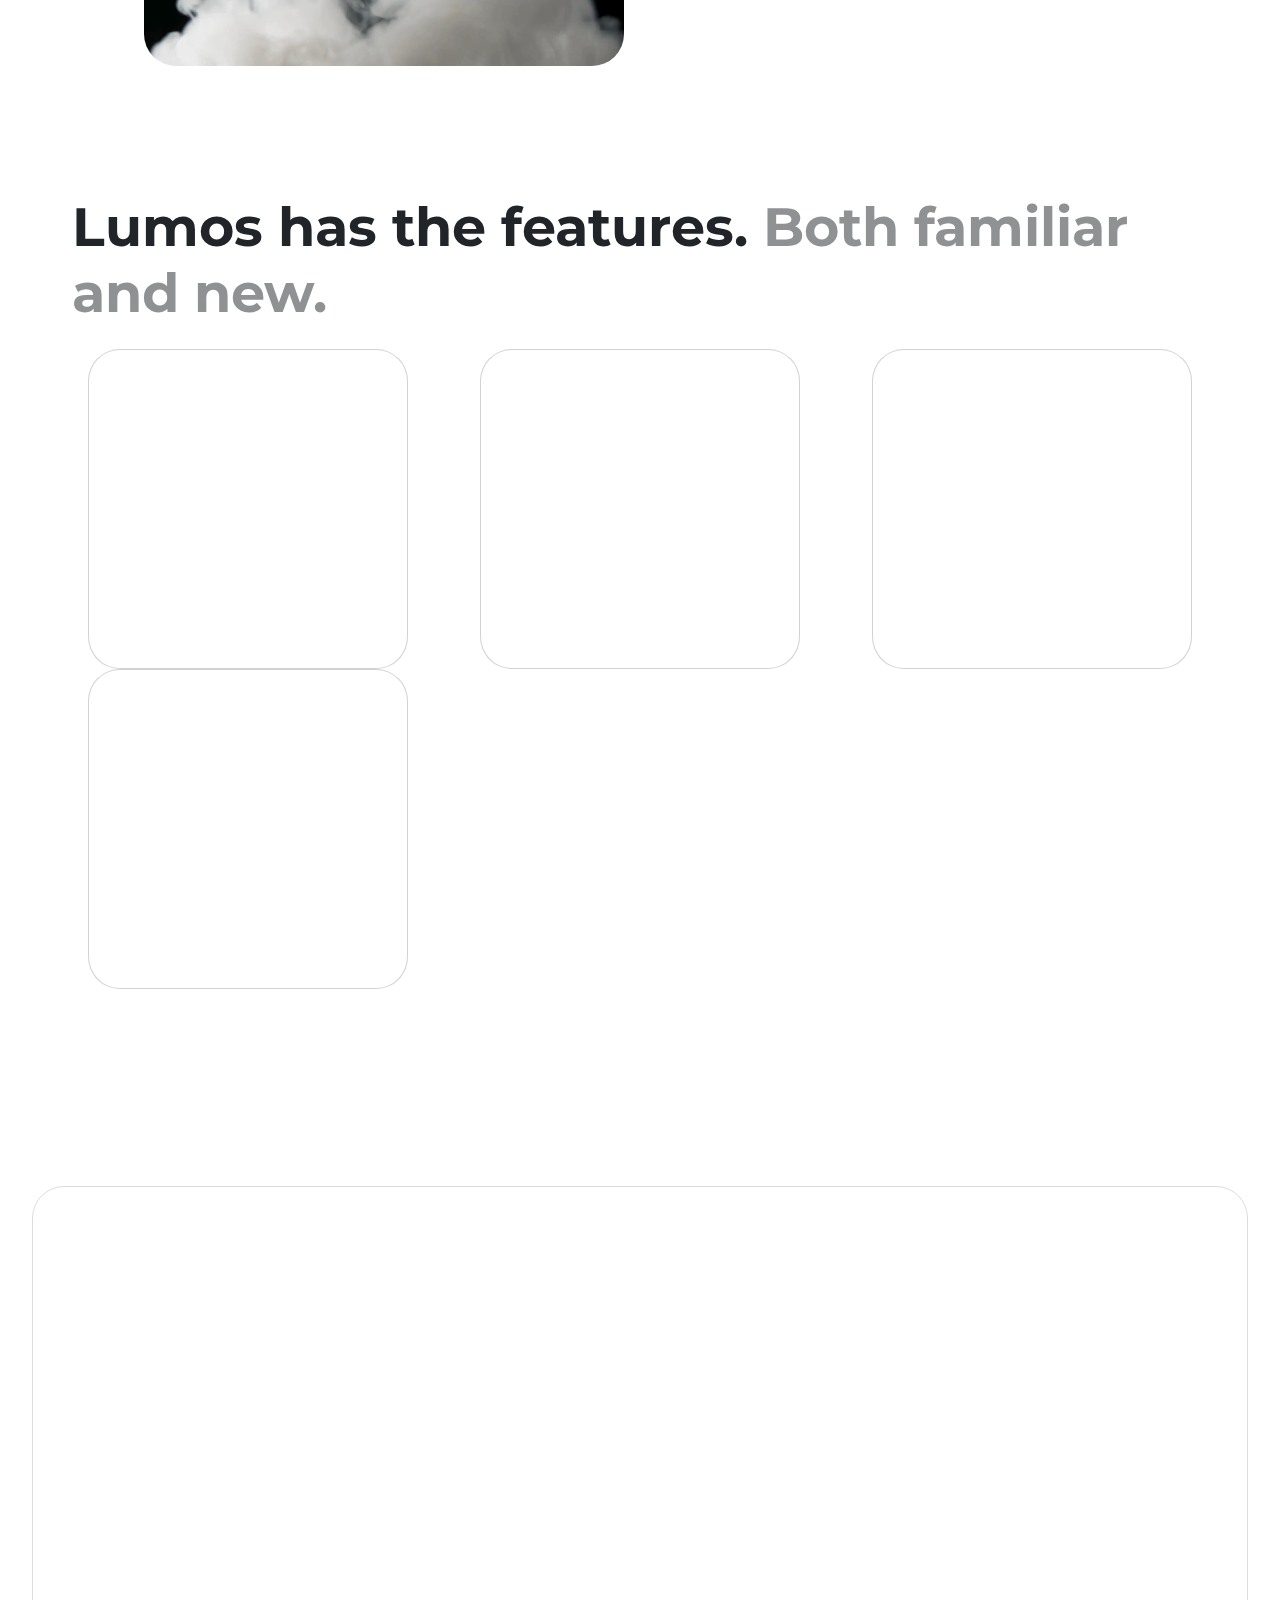
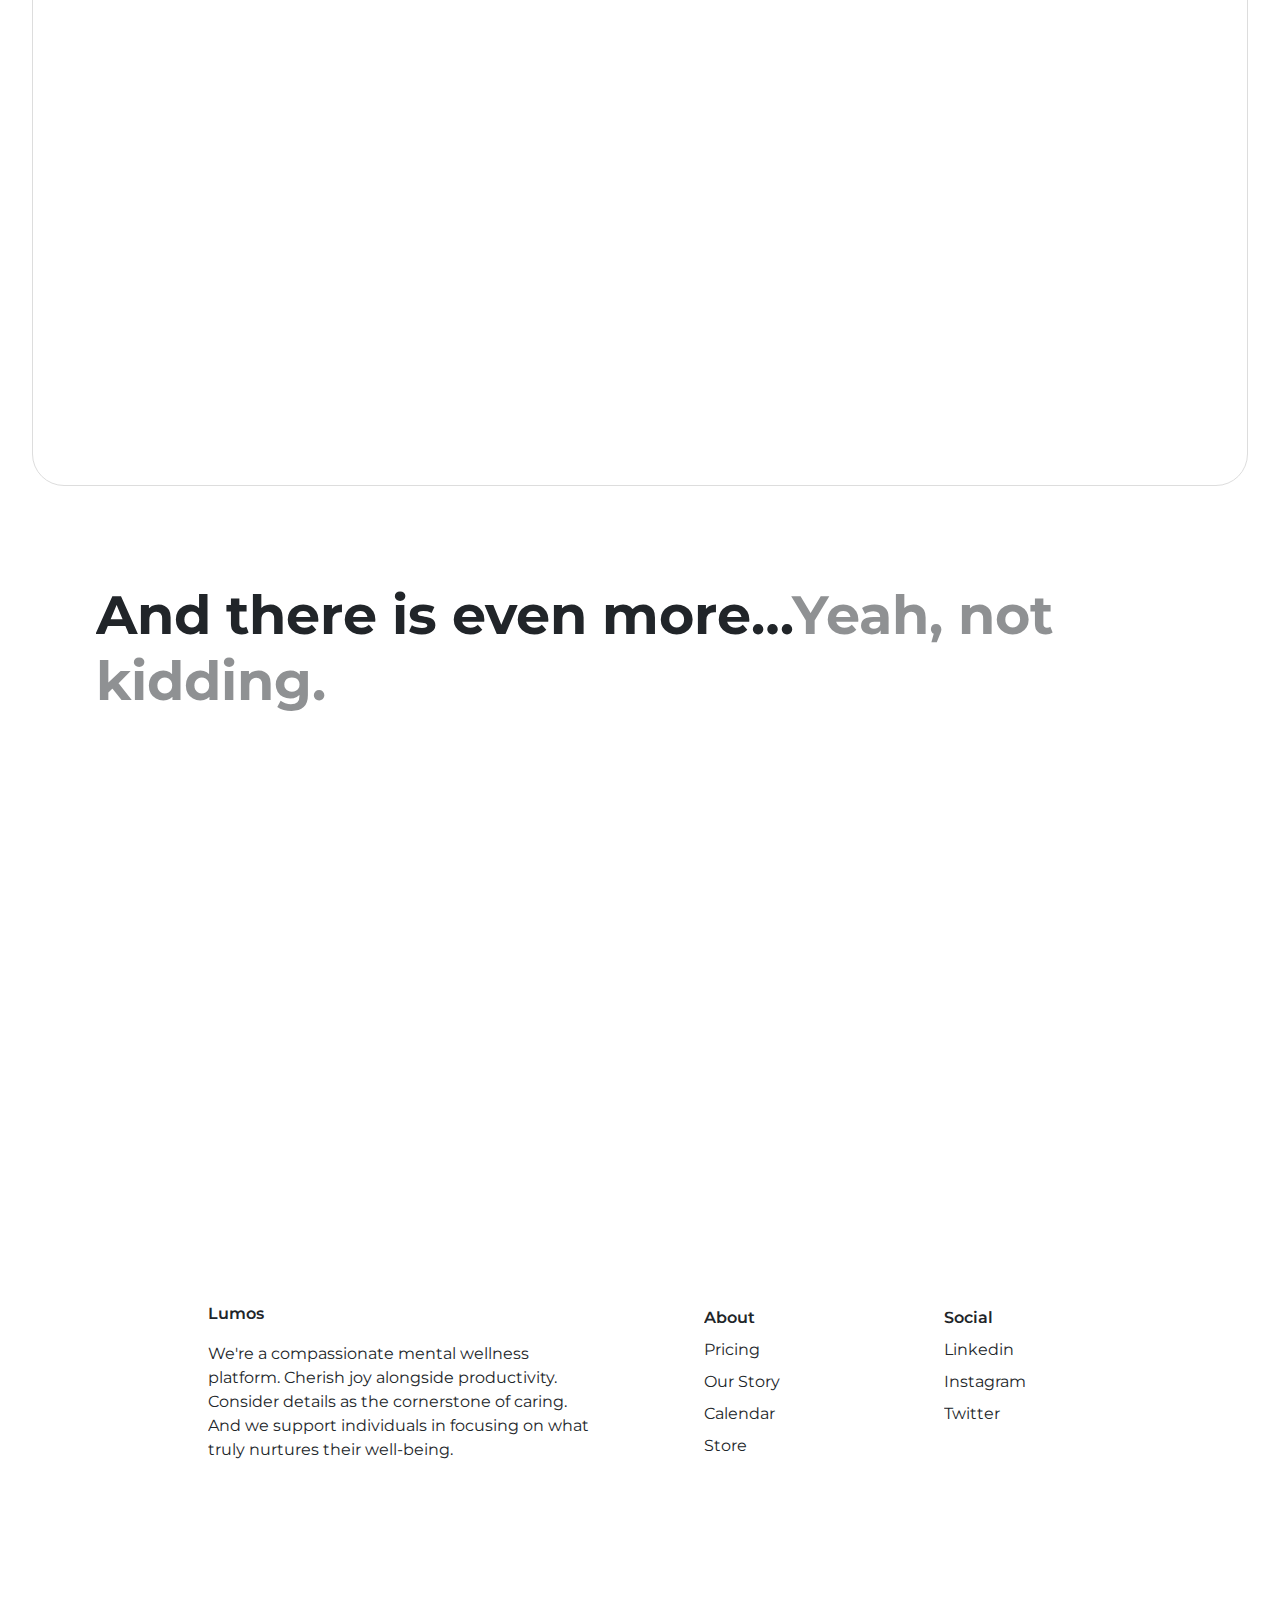
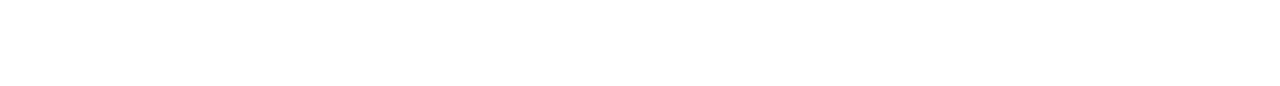
==== commit 4cfb6269: "Layout of awareness page" ====
--- a/index.html
+++ b/index.html
@@ -19,9 +19,9 @@
             <a href="#" class="getstarted"  id="getstarted-link">Get Started</a>
             <div class="navbar-features">
                 <div class="features-know">Know</div>
-                <div class="features-therapy">Therapy
+                <a href="about.html" class="features-about">About
                     <i class="fa-solid fa-arrow-right"></i>
-                </div>
+                </a>
             </div>
         </nav>
     </div>
--- a/style.css
+++ b/style.css
@@ -24,7 +24,7 @@
     font-size: 1.6rem;
     font-weight: 700;
 }
-.navbar a{
+.getstarted{
     text-decoration: none;
     color: white;
     background-color: grey;
@@ -46,7 +46,7 @@
     cursor: pointer;
     opacity: 0.8;
 }
-.navbar-features div{
+.navbar-features div,.navbar-features a{
     display: flex;
     justify-content: center;
     align-items: center;
@@ -55,7 +55,8 @@
     height: 2rem;
     padding: 0.4rem 1rem;
 }
-.features-therapy{
+.features-about{
+    text-decoration: dashed;
     color: white;
     background-color: black;
     display: flex;
@@ -65,8 +66,9 @@
     cursor: pointer;
     opacity: 0.8;
 }
-.features-therapy:hover{
+.features-about:hover{
     opacity: 0.8;
+    cursor: pointer;
 }
 .border-wrapper {
     box-sizing: border-box;
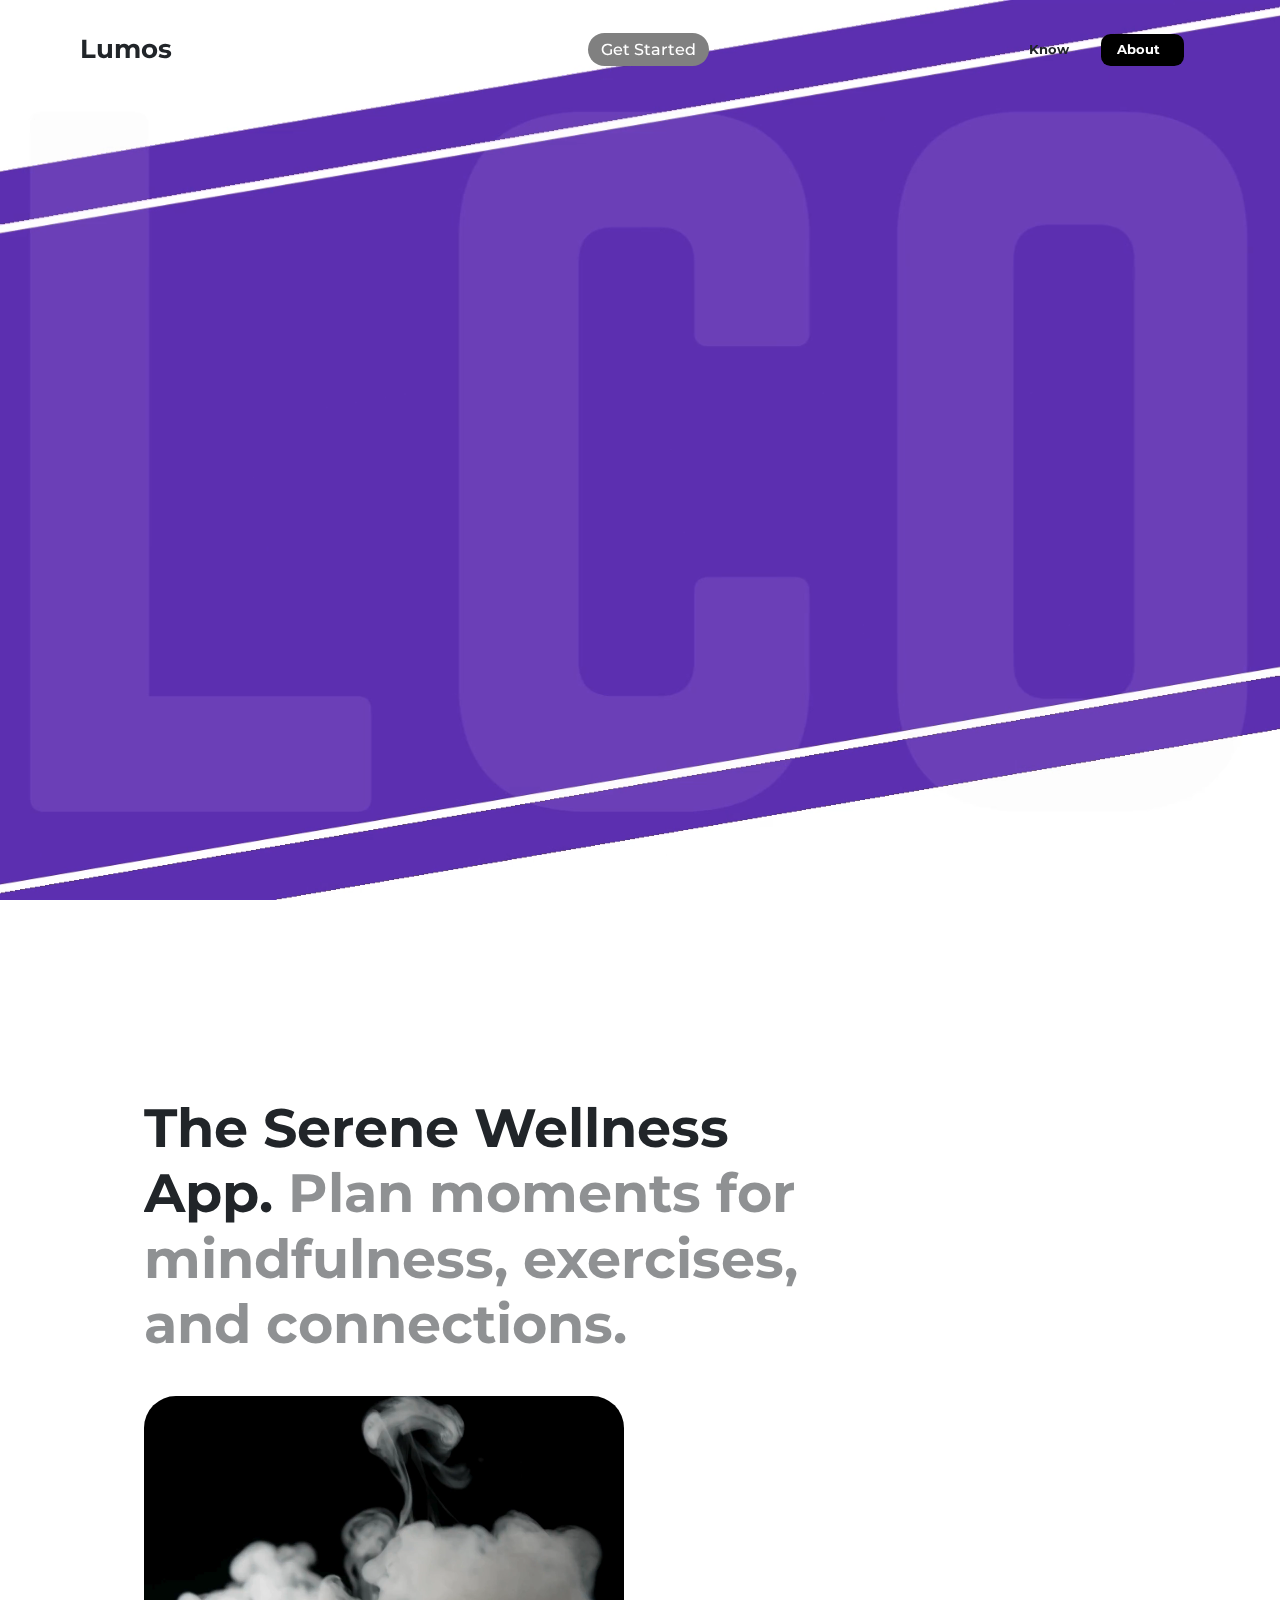
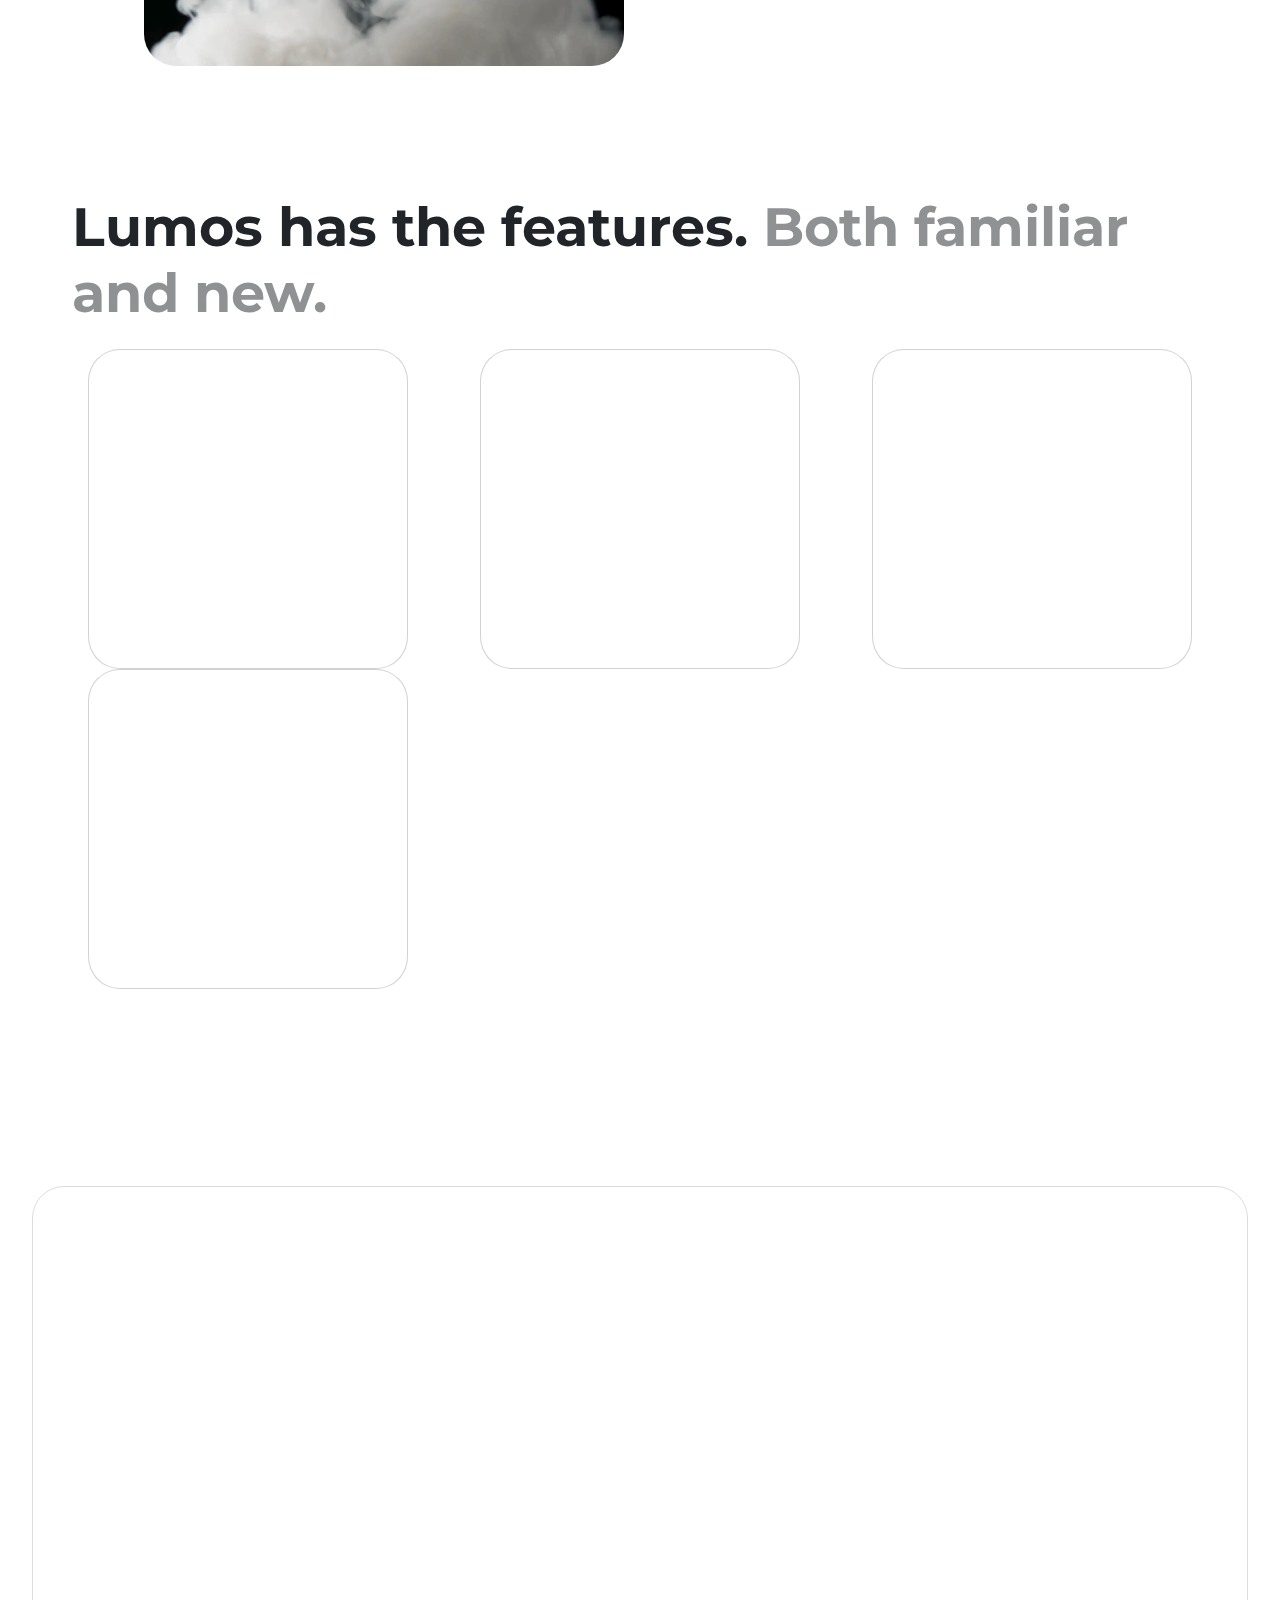
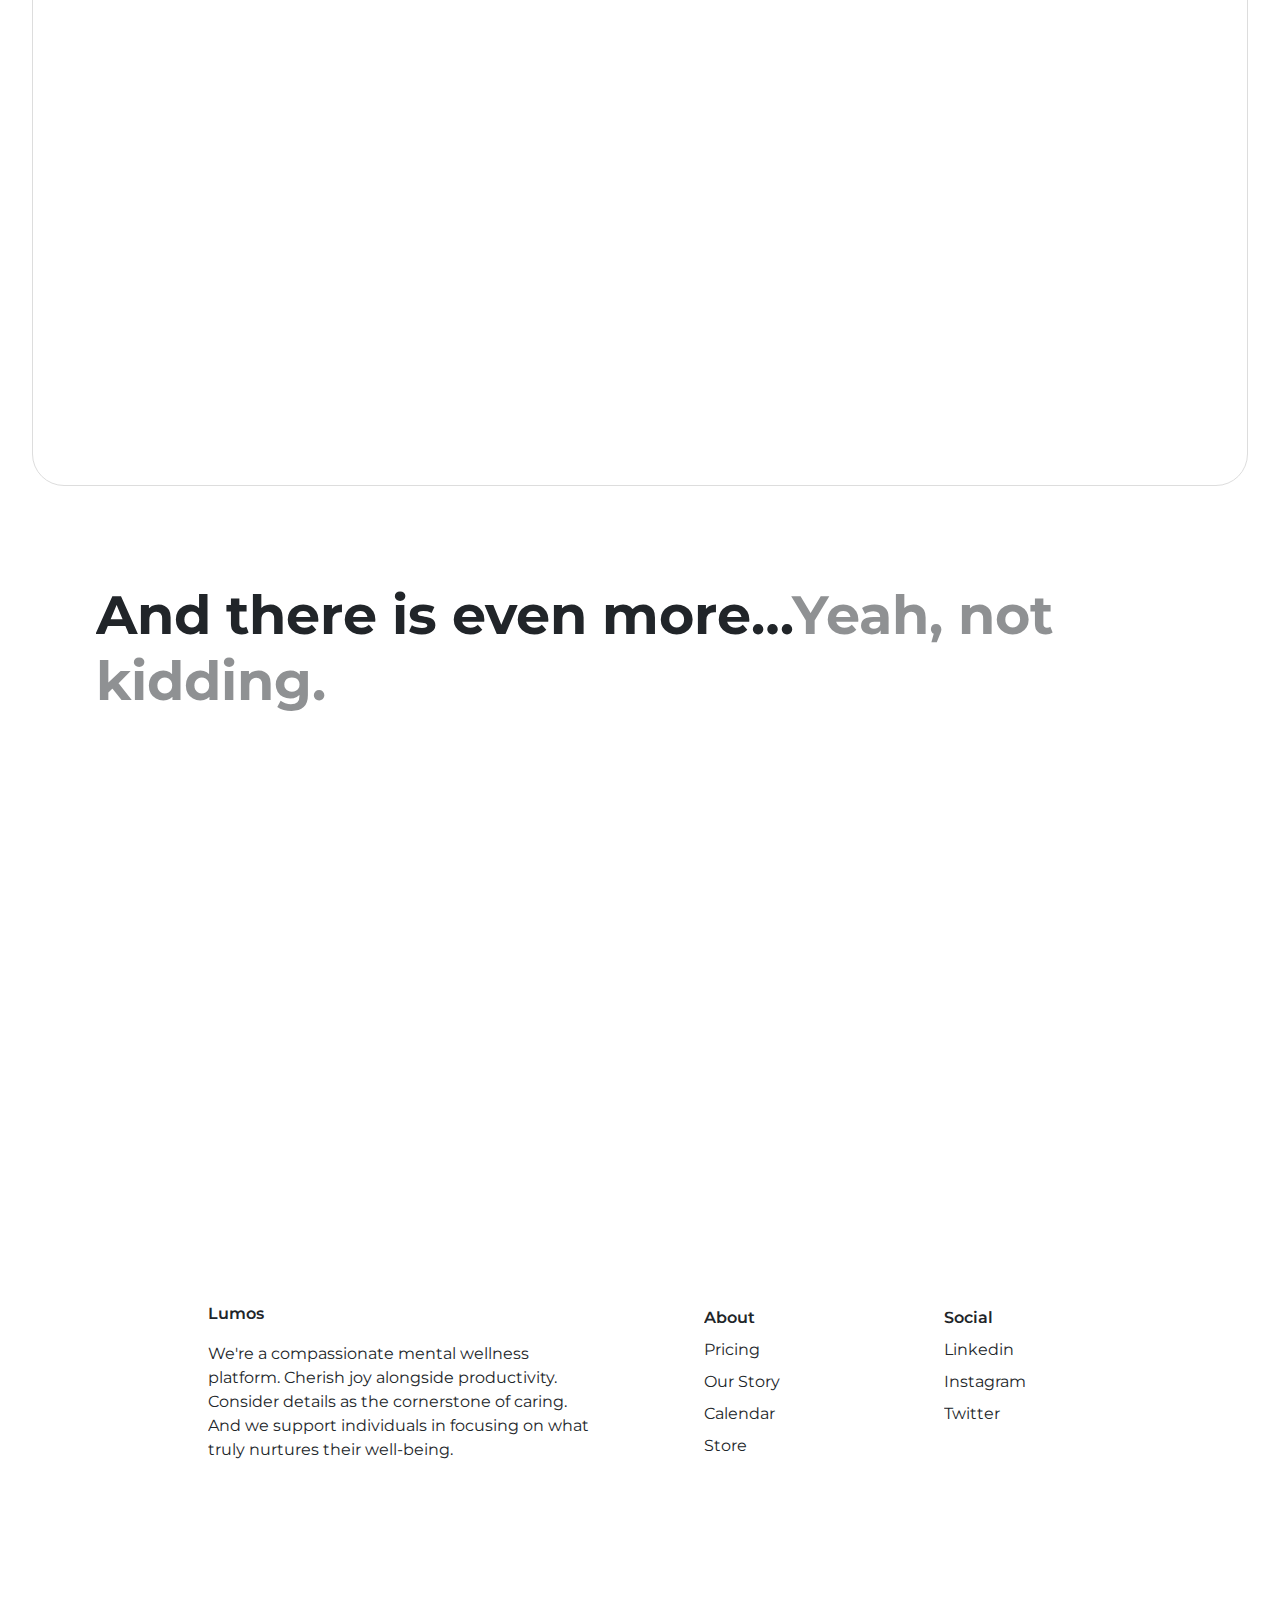
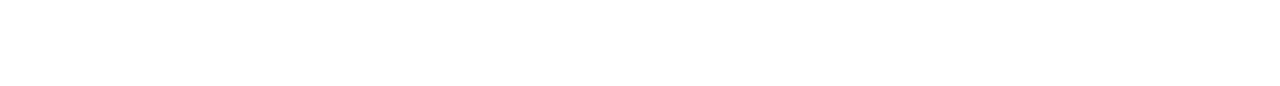
==== commit 510702dd: "Added the page to appear after login" ====
--- a/index.html
+++ b/index.html
@@ -16,7 +16,7 @@
     <div class="border-wrapper">
         <nav class="navbar sticky-top">
             <div class="navbar-title">Lumos</div>
-            <a href="#" class="getstarted"  id="getstarted-link">Get Started</a>
+            <a href="second.html" class="getstarted"  id="getstarted-link">Get Started</a>
             <div class="navbar-features">
                 <div class="features-know">Know</div>
                 <a href="about.html" class="features-about">About
@@ -92,4 +92,4 @@
     </footer>
     <script src="app.js"></script>
 </body>
-</html>+</html>
